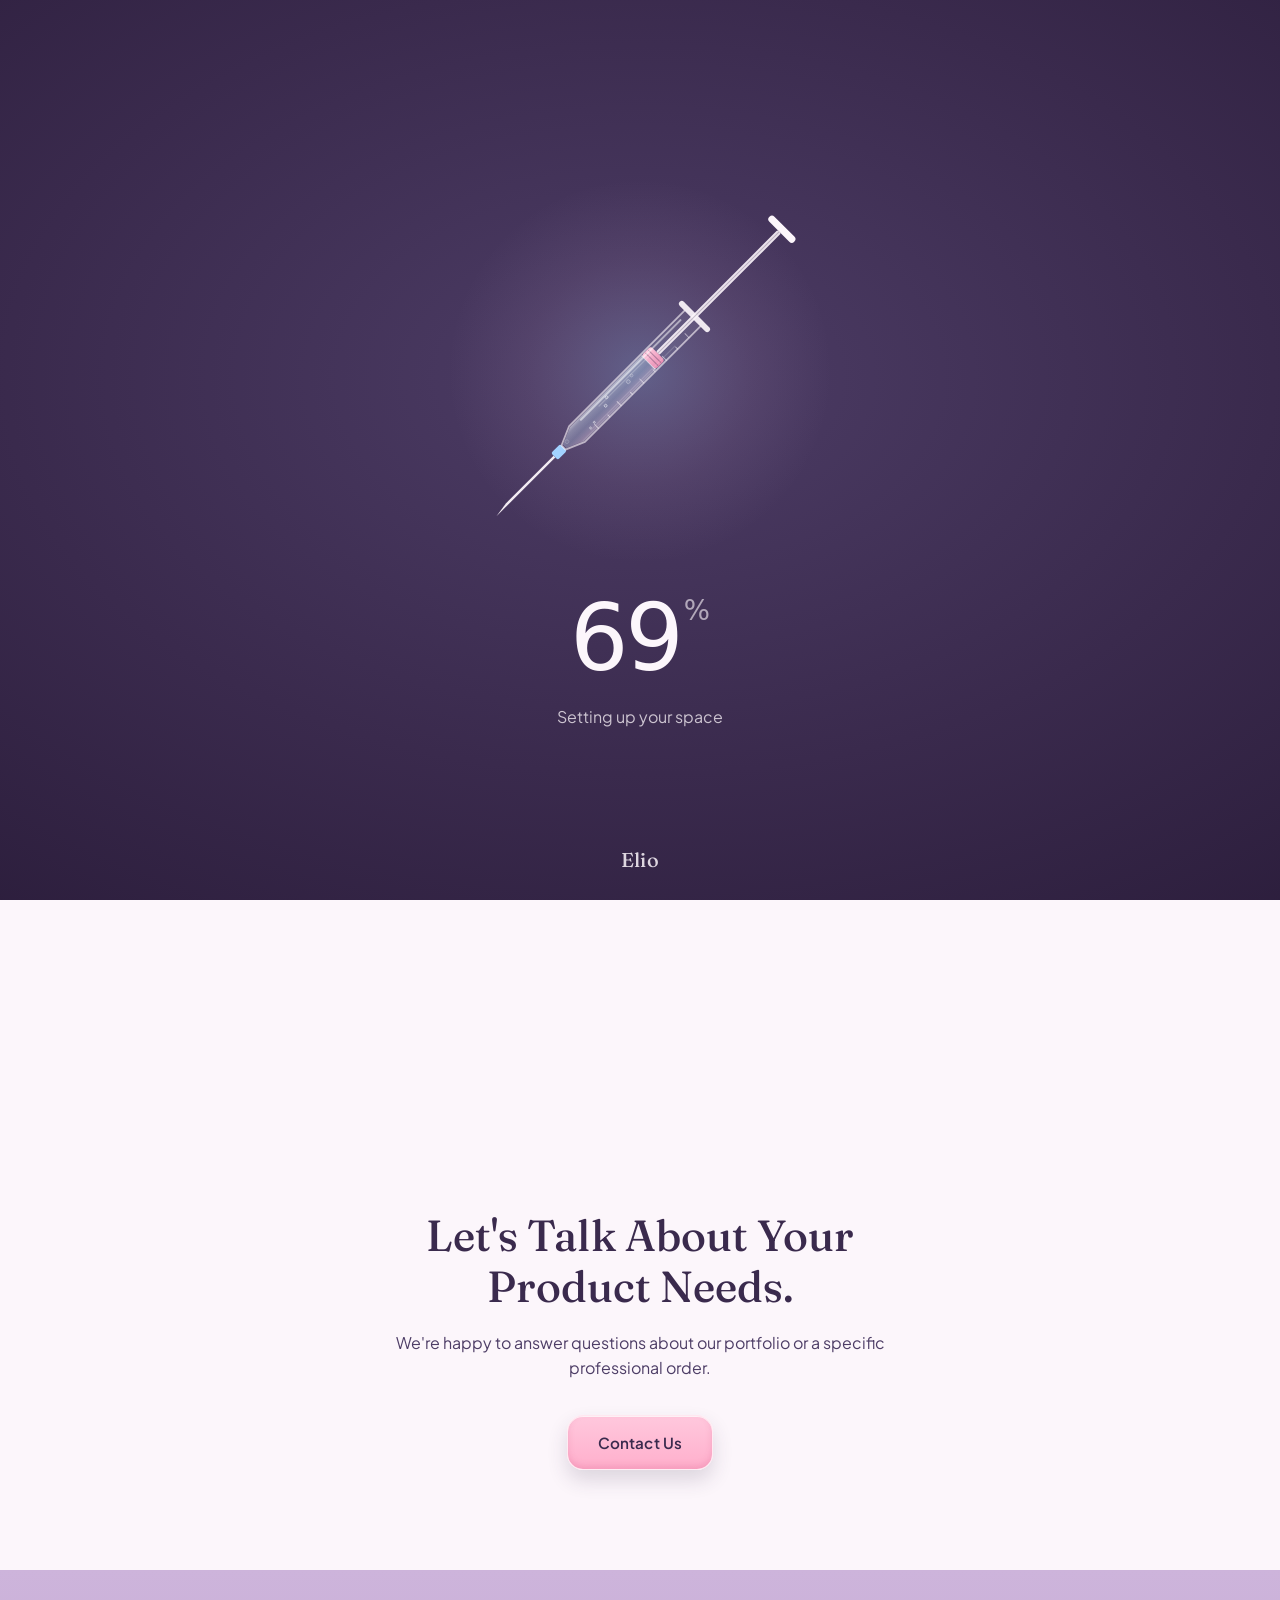
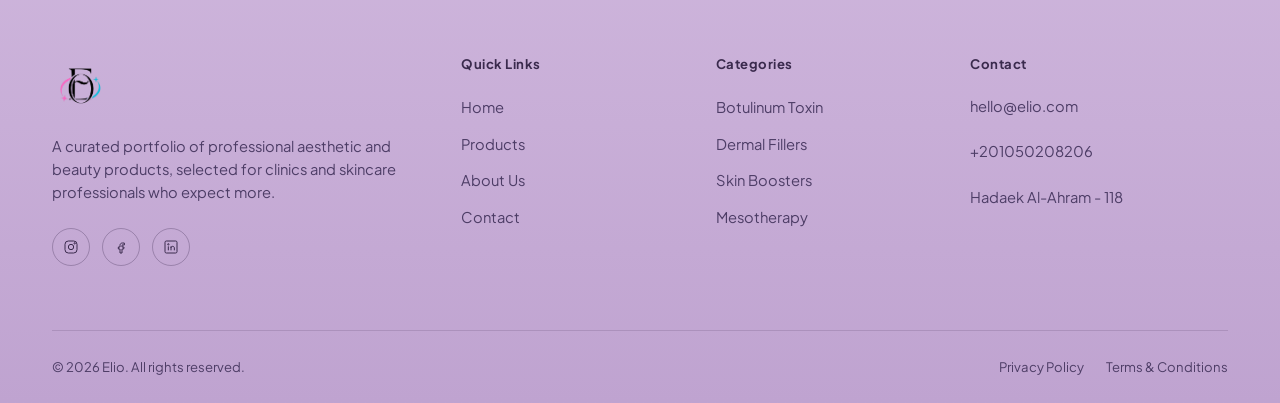
==== about.html @ 337dfe8a "Add files via upload" ====
<!DOCTYPE html>
<html lang="en">
<head>
<meta charset="UTF-8">
<meta name="viewport" content="width=device-width, initial-scale=1.0">
<title data-i18n="about_us_elio">About Us — Elio</title>
<meta name="description" content="Learn about Elio's mission, values and approach to curating professional aesthetic products." data-i18n-content="learn_about_elio_s_mission_values">
<link rel="icon" type="image/png" href="img/logo.png">
<!-- First-visit loader (must stay before the stylesheets) -->
<!-- Language engine (must stay first: sets lang/dir before anything paints) -->
<script src="js/i18n.js"></script>
<script src="js/i18n-strings.js"></script>
<script src="js/loader.js"></script>
<link rel="stylesheet" href="css/style.css">
<link rel="stylesheet" href="css/responsive.css">
<link rel="stylesheet" href="css/rtl.css">
</head>
<body>

<header class="site-header">
  <div class="container site-header__inner">
    <a href="index.html" class="brand-mark brand-mark--logo" aria-label="Elio"><img src="img/logo.png" alt="Elio" class="brand-logo"><span class="brand-mark__text js-brand-name">Elio</span></a>
    <nav class="main-nav" aria-label="Primary" data-i18n-aria-label="primary">
      <div class="nav-item"><a href="index.html" data-i18n="home">Home</a></div>
      <div class="nav-item"><a href="products.html" data-i18n="products">Products</a></div>
      <div class="nav-item nav-item--categories">
        <a href="products.html" data-i18n="categories">Categories</a>
        <div class="mega-menu js-nav-categories" aria-label="Categories" data-i18n-aria-label="categories"></div>
      </div>
      <div class="nav-item"><a href="about.html" data-i18n="about_us">About Us</a></div>
      <div class="nav-item"><a href="contact.html" data-i18n="contact">Contact</a></div>
    </nav>
    <div class="nav-actions">
      <button type="button" class="lang-toggle" data-lang-toggle aria-label="Switch language to Arabic" title="العربية"><span class="lang-toggle__text">عربي</span></button>
      <button class="icon-btn js-open-search" aria-label="Search products" data-i18n-aria-label="search_products">
        <svg viewBox="0 0 24 24" fill="none" stroke="currentColor" stroke-width="1.6"><circle cx="11" cy="11" r="7"/><line x1="21" y1="21" x2="16.65" y2="16.65"/></svg>
      </button>
      <a href="cart.html" class="icon-btn" aria-label="View cart" data-i18n-aria-label="view_cart">
        <svg viewBox="0 0 24 24" fill="none" stroke="currentColor" stroke-width="1.6"><circle cx="9" cy="21" r="1.3"/><circle cx="18" cy="21" r="1.3"/><path d="M2.5 3h2.4l2.3 12.4a2 2 0 002 1.6h8.6a2 2 0 002-1.6L21 7H6"/></svg>
        <span class="cart-count js-cart-count">0</span>
      </a>
      <button class="nav-toggle" aria-label="Open menu" aria-expanded="false" data-i18n-aria-label="open_menu"><span></span><span></span><span></span></button>
    </div>
  </div>
</header>

<nav class="mobile-nav" aria-label="Mobile" data-i18n-aria-label="mobile">
  <a href="index.html" data-i18n="home">Home</a>
  <a href="products.html" data-i18n="products">Products</a>
  <a href="about.html" data-i18n="about_us">About Us</a>
  <a href="contact.html" data-i18n="contact">Contact</a>
  <div class="mobile-nav__categories js-nav-categories"></div>
</nav>

<!-- ============================= ABOUT HERO ============================= -->
<section class="about-hero">
  <div class="container">
    <div class="breadcrumbs"><a href="index.html" data-i18n="home">Home</a><span>/</span><span data-i18n="about_us">About Us</span></div>
    <h1 data-i18n="a_supply_partner_shaped_by_the">A supply partner shaped by the professional's workflow.</h1>
    <p class="js-brand-desc">A curated portfolio of professional aesthetic and beauty products, selected for clinics and skincare professionals who expect more.</p>
  </div>
</section>

<!-- ============================= COMPANY STORY ============================= -->
<section class="section">
  <div class="container split split--reverse">
    <div class="split__media">
      <img src="https://i.pinimg.com/736x/d4/83/d2/d483d286b10d1344dd2654b3d8a6bd55.jpg" alt="Elio product curation process" loading="lazy" width="900" height="450" data-i18n-alt="elio_product_curation_process">
    </div>
    <div class="split__body">
      <div class="split__eyebrow-line"></div>
      <h2 data-i18n="our_story">Our Story</h2>
      <p data-i18n="elio_began_with_a_simple_observation">Elio began with a simple observation: aesthetic professionals were choosing between suppliers built for luxury retail or clinical distribution, but rarely both. We built a single portfolio — dermal fillers, injectables, skin boosters, professional skincare, beauty tools and aesthetic equipment — organized around how a clinic actually works.</p>
    </div>
  </div>
</section>

<!-- ============================= CONTACT CTA ============================= -->
<section class="contact-cta">
  <div class="container">
    <h2 data-i18n="let_s_talk_about_your_product">Let's Talk About Your Product Needs.</h2>
    <p data-i18n="we_re_happy_to_answer_questions">We're happy to answer questions about our portfolio or a specific professional order.</p>
    <a href="contact.html" class="btn btn--primary" data-i18n="contact_us">Contact Us</a>
  </div>
</section>

<footer class="site-footer">
  <div class="container">
    <div class="footer-grid">
      <div class="footer-brand">
        <span class="brand-mark brand-mark--logo footer-logo"><img src="img/logo.png" alt="Elio" class="brand-logo brand-logo--footer"></span>
        <p class="js-brand-desc"></p>
        <div class="footer-social">
          <a href="https://www.instagram.com/elio.cosmetics" class="js-social-instagram" aria-label="Instagram"><svg viewBox="0 0 24 24" fill="none" stroke="currentColor" stroke-width="1.5"><rect x="3" y="3" width="18" height="18" rx="5"/><circle cx="12" cy="12" r="4"/><circle cx="17.5" cy="6.5" r="1"/></svg></a>
          <a href="https://www.facebook.com/elio.cosmetic/" class="js-social-facebook" aria-label="Facebook"><svg viewBox="0 0 24 24" fill="none" stroke="currentColor" stroke-width="1.5"><path d="M14 9h3V6h-3c-2 0-3.5 1.5-3.5 3.5V12H8v3h2.5v6h3v-6H16l.5-3h-3V9.8c0-.5.3-.8.8-.8z"/></svg></a>
          <a href="#" class="js-social-linkedin" aria-label="LinkedIn"><svg viewBox="0 0 24 24" fill="none" stroke="currentColor" stroke-width="1.5"><rect x="3" y="3" width="18" height="18" rx="2"/><circle cx="8" cy="8" r="1"/><path d="M8 11v6M12 11v6M12 13.5c0-1.5 1-2.5 2.5-2.5s2.5 1 2.5 2.5V17"/></svg></a>
        </div>
      </div>
      <div class="footer-col">
        <h4 data-i18n="quick_links">Quick Links</h4>
        <ul>
          <li><a href="index.html" data-i18n="home">Home</a></li>
          <li><a href="products.html" data-i18n="products">Products</a></li>
          <li><a href="about.html" data-i18n="about_us">About Us</a></li>
          <li><a href="contact.html" data-i18n="contact">Contact</a></li>
        </ul>
      </div>
      <div class="footer-col">
        <h4 data-i18n="categories">Categories</h4>
        <ul class="js-footer-categories"></ul>
      </div>
      <div class="footer-col">
        <h4 data-i18n="contact">Contact</h4>
        <address>
          <a class="js-contact-email" href="#"></a><br><br>
          <a class="js-contact-phone" href="#"></a><br><br>
          <span class="js-contact-location"></span>
        </address>
      </div>
    </div>
    <div class="footer-bottom">
      <span>&copy; <span class="js-year"></span> <span class="js-brand-name">Elio</span>. <span data-i18n="all_rights_reserved">All rights reserved.</span></span>
      <div class="footer-bottom__links">
        <a href="privacy.html" data-i18n="privacy_policy">Privacy Policy</a>
        <a href="terms.html" data-i18n="terms_conditions">Terms &amp; Conditions</a>
      </div>
    </div>
  </div>
</footer>

<button class="back-to-top" aria-label="Back to top" data-i18n-aria-label="back_to_top">
  <svg viewBox="0 0 24 24" fill="none" stroke="currentColor" stroke-width="2"><path d="M12 19V5M5 12l7-7 7 7"/></svg>
</button>

<div class="search-overlay" id="search-overlay" aria-hidden="true">
  <div class="search-overlay__panel">
    <div class="search-overlay__top">
      <form class="search-overlay__form" id="search-overlay-form">
        <input type="text" id="search-overlay-input" placeholder="Search products, brands, categories…" autocomplete="off" data-i18n-placeholder="search_products_brands_categories">
        <button type="button" class="search-overlay__clear" id="search-overlay-clear" aria-label="Clear search" data-i18n-aria-label="clear_search">&times;</button>
      </form>
      <button class="search-overlay__close" id="search-overlay-close" aria-label="Close search" data-i18n-aria-label="close_search">&times;</button>
    </div>
    <p class="search-overlay__count" id="search-overlay-count" data-i18n="start_typing_to_search_products_brands">Start typing to search products, brands and categories.</p>
    <div class="search-overlay__results" id="search-overlay-results"></div>
  </div>
</div>

<script src="js/config.js"></script>
<script src="js/prices.js"></script>
<script src="js/products.js"></script>
<script src="js/products-ar.js"></script>
<script src="js/app.js"></script>
<script src="js/search.js"></script>
</body>
</html>
---- css/style.css ----
/* =========================================================================
   Elio— CORE STYLESHEET
   Design tokens + component styles. Breakpoint overrides live in
   responsive.css so this file stays the single source of visual truth.
   ========================================================================= */

@import url('https://fonts.googleapis.com/css2?family=Fraunces:ital,opsz,wght@0,9..144,340;0,9..144,480;0,9..144,560;1,9..144,420&family=Plus+Jakarta+Sans:wght@400;500;600;700&display=swap');

/* ---------------------------------------------------------------------
   TOKENS
   --------------------------------------------------------------------- */
:root {
  /* Palette */
  /* Pastel Dreamland Adventure — the 5 core colours */
  --lavender:  #CDB4DB;
  --pink-soft: #FFC8DD;
  --pink:      #FFAFCC;
  --sky-soft:  #BDE0FE;
  --sky:       #A2D2FF;

  /* Semantic roles (same names as before, so the rest of the CSS keeps working) */
  --ivory: #FCF6FB;         /* page background — a whisper of pink */
  --white: #FFFFFF;
  --charcoal: #3A2A4D;      /* deep plum — main text (readable on every pastel) */
  --charcoal-soft: #4D3D66; /* secondary text */
  --taupe: #A2D2FF;         /* secondary accent — sky blue */
  --taupe-line: #E4D3EE;    /* hairlines / borders */
  --accent: #FFAFCC;        /* primary accent — pink (fills, lines, badges) */
  --accent-dark: #9C2A5E;   /* deep pink — for accent TEXT / hover text (contrast) */
  --accent-tint: #FFE4EE;   /* soft pink wash */

  /* Type */
  --font-display: 'Fraunces', 'Georgia', serif;
  --font-body: 'Plus Jakarta Sans', -apple-system, BlinkMacSystemFont, sans-serif;

  /* Layout */
  --container: 1240px;
  --gutter: 32px;
  --radius-s: 3px;
  --radius-m: 6px;
  --header-h: 84px;

  /* Carved / glass surfaces */
  --radius-btn: 16px;
  --radius-card: 20px;
  --glass-blur: 14px;
  --carve-light: rgba(255,255,255,0.55);
  --carve-shadow: rgba(58,42,77,0.35);

  /* Motion */
  --ease: cubic-bezier(.4, 0, .2, 1);
}

/* ---------------------------------------------------------------------
   RESET / BASE
   --------------------------------------------------------------------- */
*, *::before, *::after { box-sizing: border-box; }
html { scroll-behavior: smooth; }
body {
  margin: 0;
  font-family: var(--font-body);
  color: var(--charcoal);
  background: var(--ivory);
  -webkit-font-smoothing: antialiased;
  line-height: 1.55;
}
body.no-scroll { overflow: hidden; }

img { max-width: 100%; display: block; }
a { color: inherit; text-decoration: none; }
button { font-family: inherit; cursor: pointer; }
ul { list-style: none; margin: 0; padding: 0; }
h1, h2, h3, h4, p { margin: 0; }
input, select, textarea, button { font-size: 1rem; }

:focus-visible {
  outline: 2px solid var(--accent-dark);
  outline-offset: 2px;
}

@media (prefers-reduced-motion: reduce) {
  *, *::before, *::after { animation-duration: 0.01ms !important; transition-duration: 0.01ms !important; scroll-behavior: auto !important; }
}

.container {
  max-width: var(--container);
  margin: 0 auto;
  padding: 0 var(--gutter);
}

.section {
  padding: 112px 0;
}
.section--tight { padding: 72px 0; }
.section--charcoal { background: linear-gradient(135deg, var(--lavender) 0%, var(--sky-soft) 100%); color: var(--charcoal); }
.section--taupe { background: var(--accent-tint); }

.section__head {
  max-width: 640px;
  margin-bottom: 56px;
}
.section__eyebrow-line {
  width: 44px;
  height: 2px;
  background: var(--accent);
  margin-bottom: 20px;
}
.section--charcoal .section__eyebrow-line { background: var(--charcoal); }
.section__head h2 {
  font-family: var(--font-display);
  font-weight: 480;
  font-size: clamp(2rem, 2.6vw, 2.9rem);
  letter-spacing: -0.01em;
  line-height: 1.15;
}
.section__head p {
  margin-top: 16px;
  font-size: 1.05rem;
  color: var(--charcoal-soft);
  max-width: 52ch;
}
.section--charcoal .section__head p { color: var(--charcoal-soft); }

.section__head-row {
  display: flex;
  justify-content: space-between;
  align-items: flex-end;
  gap: 24px;
  flex-wrap: wrap;
}

/* ---------------------------------------------------------------------
   BUTTONS
   --------------------------------------------------------------------- */
.btn {
  display: inline-flex;
  align-items: center;
  justify-content: center;
  gap: 10px;
  padding: 15px 30px;
  font-size: 0.95rem;
  font-weight: 600;
  letter-spacing: 0.01em;
  border-radius: var(--radius-btn);
  border: 1px solid transparent;
  backdrop-filter: blur(var(--glass-blur));
  -webkit-backdrop-filter: blur(var(--glass-blur));
  transition: background var(--ease) .2s, color var(--ease) .2s, border-color var(--ease) .2s, transform var(--ease) .2s, box-shadow var(--ease) .2s;
  white-space: nowrap;
}
.btn--primary {
  background: linear-gradient(180deg, var(--pink-soft), var(--pink));
  color: var(--charcoal);
  border-color: rgba(255,255,255,0.7);
  box-shadow:
    inset 0 1px 0 rgba(255,255,255,0.75),
    inset 0 -3px 6px rgba(214,90,140,0.25),
    0 10px 20px rgba(58,42,77,0.16);
}
.btn--primary:hover {
  background: linear-gradient(180deg, var(--sky-soft), var(--sky));
  box-shadow:
    inset 0 1px 0 rgba(255,255,255,0.8),
    inset 0 -3px 8px rgba(70,120,190,0.28),
    0 12px 24px rgba(58,42,77,0.18);
}
.btn--outline {
  background: rgba(255,255,255,0.35);
  color: var(--charcoal);
  border-color: rgba(255,255,255,0.55);
  box-shadow:
    inset 0 1px 0 rgba(255,255,255,0.7),
    inset 0 -2px 6px rgba(214,90,140,0.08),
    0 8px 16px rgba(58,42,77,0.1);
}
.btn--outline:hover {
  background: var(--lavender);
  color: var(--charcoal);
  box-shadow:
    inset 0 1px 0 rgba(255,255,255,0.55),
    inset 0 -3px 7px rgba(120,80,150,0.22),
    0 10px 20px rgba(58,42,77,0.16);
}
.section--charcoal .btn--outline {
  color: var(--charcoal);
  border-color: rgba(58,42,77,0.3);
  background: rgba(255,255,255,0.4);
  box-shadow:
    inset 0 1px 0 rgba(255,255,255,0.7),
    inset 0 -2px 6px rgba(120,80,150,0.12),
    0 8px 16px rgba(58,42,77,0.12);
}
.section--charcoal .btn--outline:hover { background: var(--white); color: var(--charcoal); box-shadow: inset 0 1px 0 rgba(255,255,255,0.8), 0 8px 16px rgba(58,42,77,0.16); }
.btn--small { padding: 8px 14px; font-size: 0.8rem; width: 100%; border-radius: 12px; }
.btn--block { width: 100%; }
.btn:active {
  transform: translateY(1px);
  box-shadow:
    inset 0 2px 6px rgba(58,42,77,0.25),
    inset 0 -1px 0 rgba(255,255,255,0.3);
}

/* ---------------------------------------------------------------------
   HEADER / NAVIGATION
   --------------------------------------------------------------------- */
.site-header {
  position: sticky;
  top: 0;
  z-index: 500;
  background: rgba(252, 246, 251, 0.92);
  backdrop-filter: blur(10px);
  border-bottom: 1px solid transparent;
  transition: border-color .25s var(--ease), box-shadow .25s var(--ease);
}
.site-header.is-scrolled {
  border-bottom-color: var(--taupe-line);
  box-shadow: 0 8px 24px rgba(58,42,77, 0.04);
}
.site-header__inner {
  height: var(--header-h);
  display: flex;
  align-items: center;
  justify-content: space-between;
  gap: 24px;
}

.brand-mark {
  font-family: var(--font-display);
  font-size: 1.5rem;
  font-weight: 480;
  letter-spacing: 0.02em;
}

.brand-mark--logo {
  display: inline-flex;
  align-items: center;
  gap: 10px;
}
.brand-logo {
  display: block;
  height: 44px;
  width: auto;
}
.brand-logo--footer {
  height: 56px;
}
.brand-mark__text {
  font-family: var(--font-display);
  font-size: 1.5rem;
  font-weight: 480;
  letter-spacing: 0.02em;
  color: var(--charcoal);
}

.main-nav {
  display: flex;
  align-items: center;
  gap: 4px;
}
.nav-item { position: relative; }
.nav-item > a {
  display: inline-block;
  padding: 10px 16px;
  font-size: 0.95rem;
  font-weight: 500;
  color: var(--charcoal-soft);
  transition: color .2s var(--ease);
}
.nav-item > a:hover { color: var(--accent-dark); }

.nav-actions {
  display: flex;
  align-items: center;
  gap: 6px;
}
.icon-btn {
  position: relative;
  width: 44px;
  height: 44px;
  display: flex;
  align-items: center;
  justify-content: center;
  border-radius: 50%;
  background: rgba(255,255,255,0.4);
  backdrop-filter: blur(var(--glass-blur));
  -webkit-backdrop-filter: blur(var(--glass-blur));
  border: 1px solid rgba(255,255,255,0.55);
  color: var(--charcoal);
  box-shadow:
    inset 0 1px 0 rgba(255,255,255,0.7),
    inset 0 -2px 5px rgba(214,90,140,0.08),
    0 6px 14px rgba(58,42,77,0.1);
  transition: background .2s var(--ease), box-shadow .2s var(--ease), transform .15s var(--ease);
}
.icon-btn:hover {
  background: var(--pink);
  color: var(--charcoal);
  box-shadow:
    inset 0 1px 0 rgba(255,255,255,0.6),
    inset 0 -3px 7px rgba(214,90,140,0.25),
    0 8px 18px rgba(58,42,77,0.16);
}
.icon-btn:active { transform: translateY(1px); }
.icon-btn svg { width: 20px; height: 20px; }
.cart-count {
  position: absolute;
  top: 4px;
  right: 4px;
  min-width: 16px;
  height: 16px;
  padding: 0 3px;
  border-radius: 50%;
  background: var(--accent);
  color: var(--charcoal);
  font-size: 0.62rem;
  font-weight: 700;
  display: none;
  align-items: center;
  justify-content: center;
  line-height: 1;
}
.cart-count.is-visible { display: flex; }

.nav-toggle {
  display: none;
  width: 42px;
  height: 42px;
  border: none;
  background: transparent;
  flex-direction: column;
  justify-content: center;
  align-items: center;
  gap: 5px;
}
.nav-toggle span {
  width: 22px;
  height: 2px;
  background: var(--charcoal);
  transition: transform .2s var(--ease), opacity .2s var(--ease);
}

/* Mega menu */
.mega-menu {
  position: absolute;
  top: calc(100% + 14px);
  left: 50%;
  transform: translateX(-50%) translateY(6px);
  width: 640px;
  background: rgba(255,255,255,0.7);
  backdrop-filter: blur(var(--glass-blur));
  -webkit-backdrop-filter: blur(var(--glass-blur));
  border: 1px solid rgba(255,255,255,0.7);
  border-radius: var(--radius-card);
  box-shadow:
    inset 0 1px 0 rgba(255,255,255,0.8),
    inset 0 -6px 14px rgba(214,90,140,0.05),
    0 24px 48px rgba(58,42,77,0.14);
  padding: 28px;
  display: grid;
  grid-template-columns: repeat(2, 1fr);
  gap: 6px;
  opacity: 0;
  visibility: hidden;
  transition: opacity .2s var(--ease), transform .2s var(--ease), visibility .2s;
}
.nav-item--categories.is-open .mega-menu {
  opacity: 1;
  visibility: visible;
  transform: translateX(-50%) translateY(0);
}
.mega-menu__link {
  padding: 12px 14px;
  border-radius: var(--radius-s);
  font-size: 0.94rem;
  color: var(--charcoal-soft);
  transition: background .2s var(--ease), color .2s var(--ease);
}
.mega-menu__link:hover { background: var(--accent-tint); color: var(--accent-dark); }

/* Mobile nav */
.mobile-nav {
  position: fixed;
  inset: 0;
  top: var(--header-h);
  background: var(--ivory);
  z-index: 400;
  transform: translateX(100%);
  transition: transform .3s var(--ease);
  overflow-y: auto;
  padding: 24px var(--gutter) 40px;
}
.mobile-nav.is-open { transform: translateX(0); }
.mobile-nav a {
  display: block;
  padding: 16px 4px;
  font-size: 1.15rem;
  font-family: var(--font-display);
  border-bottom: 1px solid var(--taupe-line);
}
.mobile-nav__categories {
  margin-top: 8px;
  padding-left: 12px;
}
.mobile-nav__categories a {
  font-family: var(--font-body);
  font-size: 0.98rem;
  font-weight: 500;
  padding: 12px 4px;
  border-bottom: none;
  color: var(--charcoal-soft);
}

/* ---------------------------------------------------------------------
   HERO
   --------------------------------------------------------------------- */
.hero {
  position: relative;
  min-height: 92vh;
  display: flex;
  align-items: flex-end;
  color: var(--ivory);
  overflow: hidden;
}
.hero__media {
  position: absolute;
  inset: 0;
  z-index: 0;
}
.hero__media img {
  width: 100%;
  height: 100%;
  object-fit: cover;
  filter: grayscale(22%) sepia(6%) saturate(96%);
}
.hero__scrim {
  position: absolute;
  inset: 0;
  background: linear-gradient(180deg, rgba(58,42,77,0.20) 0%, rgba(58,42,77,0.15) 40%, rgba(58,42,77,0.86) 100%);
}
.hero__content {
  position: relative;
  z-index: 1;
  padding-bottom: 88px;
  max-width: 760px;
}
.hero__eyebrow {
  font-size: 0.9rem;
  letter-spacing: 0.02em;
  color: var(--taupe);
  margin-bottom: 22px;
}
.hero__title {
  font-family: var(--font-display);
  font-weight: 480;
  font-size: clamp(2.6rem, 5.4vw, 4.6rem);
  line-height: 1.06;
  letter-spacing: -0.01em;
}
.hero__desc {
  margin-top: 26px;
  font-size: 1.12rem;
  max-width: 46ch;
  color: #F6EDFA;
}
.hero__actions {
  margin-top: 40px;
  display: flex;
  gap: 16px;
  flex-wrap: wrap;
}
.hero__actions .btn--outline { border-color: rgba(252,246,251,0.55); color: var(--ivory); }
.hero__actions .btn--outline:hover { background: var(--ivory); color: var(--charcoal); }

/* ---------------------------------------------------------------------
   PRODUCT GRID + CARDS
   --------------------------------------------------------------------- */
.product-grid {
  display: grid;
  grid-template-columns: repeat(auto-fill, minmax(200px, 1fr));
  gap: 20px;
}

/* Single scrollable row (used for Best Sellers) */
.product-row {
  display: flex;
  flex-wrap: nowrap;
  overflow-x: auto;
  gap: 18px;
  padding-bottom: 10px;
  scroll-snap-type: x mandatory;
  scrollbar-width: thin;
  scrollbar-color: var(--taupe-line) transparent;
}
.product-row .product-card {
  flex: 0 0 220px;
  scroll-snap-align: start;
}
.product-card {
  background: rgba(255,255,255,0.55);
  backdrop-filter: blur(var(--glass-blur));
  -webkit-backdrop-filter: blur(var(--glass-blur));
  border: 1px solid rgba(255,255,255,0.6);
  border-radius: var(--radius-card);
  overflow: hidden;
  display: flex;
  flex-direction: column;
  box-shadow:
    inset 0 1px 0 rgba(255,255,255,0.7),
    inset 0 -8px 18px rgba(214,90,140,0.05),
    0 16px 32px rgba(58,42,77,0.08);
  transition: box-shadow .25s var(--ease), transform .25s var(--ease);
}
.product-card:hover {
  box-shadow:
    inset 0 1px 0 rgba(255,255,255,0.8),
    inset 0 -10px 22px rgba(214,90,140,0.07),
    0 24px 44px rgba(58,42,77,0.14);
  transform: translateY(-3px);
}
.product-card.is-revealing { animation: cardReveal .5s var(--ease); }
@keyframes cardReveal {
  from { opacity: 0; transform: translateY(10px); }
  to { opacity: 1; transform: translateY(0); }
}
.product-card__media {
  position: relative;
  aspect-ratio: 4 / 5;
  background: var(--accent-tint);
  overflow: hidden;
}
.product-card__media img {
  width: 100%; height: 100%; object-fit: cover;
  filter: grayscale(12%) sepia(3%);
  transition: transform .5s var(--ease);
}
.product-card:hover .product-card__media img { transform: scale(1.045); }
.product-badge {
  position: absolute;
  top: 12px;
  left: 12px;
  padding: 6px 11px;
  font-size: 0.7rem;
  font-weight: 700;
  letter-spacing: 0.03em;
  border-radius: 2px;
  background: var(--lavender);
  color: var(--charcoal);
}
.product-badge--featured { background: var(--accent); }
.cart-btn {
  position: absolute;
  top: 10px;
  right: 10px;
  width: 36px;
  height: 36px;
  border-radius: 50%;
  border: 1px solid rgba(255,255,255,0.6);
  background: rgba(255,255,255,0.55);
  backdrop-filter: blur(var(--glass-blur));
  -webkit-backdrop-filter: blur(var(--glass-blur));
  box-shadow:
    inset 0 1px 0 rgba(255,255,255,0.75),
    inset 0 -2px 4px rgba(214,90,140,0.1),
    0 6px 12px rgba(58,42,77,0.15);
  display: flex;
  align-items: center;
  justify-content: center;
  color: var(--charcoal);
  transition: background .2s var(--ease), color .2s var(--ease), transform .15s var(--ease), box-shadow .2s var(--ease);
}
.cart-btn svg { fill: none; stroke: currentColor; stroke-width: 1.6; }
.cart-btn:hover { transform: scale(1.06); }
.cart-btn.is-active { color: var(--accent-dark); }
.cart-btn.is-active svg { fill: rgba(255,175,204,0.65); }

.product-card__body {
  padding: 14px 14px 16px;
  display: flex;
  flex-direction: column;
  gap: 6px;
  flex: 1;
}
.product-card__eyebrow {
  font-size: 0.68rem;
  color: var(--charcoal-soft);
  text-transform: uppercase;
  letter-spacing: 0.04em;
}
.product-card__title {
  font-family: var(--font-display);
  font-size: 0.96rem;
  font-weight: 480;
  line-height: 1.28;
}
.product-card__view { margin-top: auto; }

.empty-state {
  grid-column: 1 / -1;
  text-align: center;
  padding: 80px 20px;
  background: rgba(255,255,255,0.4);
  backdrop-filter: blur(var(--glass-blur));
  -webkit-backdrop-filter: blur(var(--glass-blur));
  border: 1px dashed rgba(162,210,255,0.95);
  border-radius: var(--radius-card);
  box-shadow: inset 0 2px 8px rgba(58,42,77,0.06);
}
.empty-state__title {
  font-family: var(--font-display);
  font-size: 1.4rem;
}
.empty-state__body {
  margin-top: 10px;
  color: var(--charcoal-soft);
}

/* ---------------------------------------------------------------------
   WHY CHOOSE US
   --------------------------------------------------------------------- */
.value-grid {
  display: grid;
  grid-template-columns: repeat(4, 1fr);
  gap: 1px;
  background: rgba(58,42,77,0.16);
  border-top: 1px solid rgba(58,42,77,0.16);
  border-bottom: 1px solid rgba(58,42,77,0.16);
}
.value-item {
  background: var(--ivory);
  padding: 40px 32px;
}
.value-item__icon {
  width: 40px; height: 40px;
  margin-bottom: 22px;
  color: var(--accent-dark);
}
.value-item h3 {
  font-family: var(--font-display);
  font-size: 1.15rem;
  font-weight: 480;
  margin-bottom: 10px;
}
.value-item p {
  font-size: 0.92rem;
  color: var(--charcoal-soft);
}

/* ---------------------------------------------------------------------
   SPLIT LAYOUT (used on About Us)
   --------------------------------------------------------------------- */
.split {
  display: grid;
  grid-template-columns: 0.9fr 1.1fr;
  gap: 64px;
  align-items: center;
}
.split--reverse { grid-template-columns: 1.1fr 0.9fr; }
.split--reverse .split__media { order: 2; }
.split__media img {
  width: 100%;
  aspect-ratio: 4/5;
  object-fit: cover;
  border-radius: var(--radius-m);
  filter: grayscale(15%) sepia(4%);
}
.split__eyebrow-line { width: 44px; height: 2px; background: var(--accent); margin-bottom: 20px; }
.split__body h2 {
  font-family: var(--font-display);
  font-weight: 480;
  font-size: clamp(1.9rem, 2.4vw, 2.6rem);
  line-height: 1.16;
}
.split__body p {
  margin-top: 20px;
  color: var(--charcoal-soft);
  max-width: 50ch;
}
.split__body .btn { margin-top: 30px; }

/* ---------------------------------------------------------------------
   CONTACT CTA (homepage band)
   --------------------------------------------------------------------- */
.contact-cta {
  text-align: center;
  padding: 100px 0;
}
.contact-cta h2 {
  font-family: var(--font-display);
  font-weight: 480;
  font-size: clamp(2rem, 3.4vw, 3.1rem);
  max-width: 16ch;
  margin: 0 auto;
  line-height: 1.16;
}
.contact-cta p {
  margin: 20px auto 0;
  max-width: 46ch;
  color: var(--charcoal-soft);
}
.contact-cta .btn { margin-top: 34px; }

/* ---------------------------------------------------------------------
   FOOTER
   --------------------------------------------------------------------- */
.site-footer {
  background: linear-gradient(180deg, var(--lavender) 0%, #BFA3D0 100%);
  color: var(--charcoal);
  padding: 84px 0 0;
}
.footer-grid {
  display: grid;
  grid-template-columns: 1.4fr 0.8fr 0.8fr 1fr;
  gap: 48px;
  padding-bottom: 64px;
  border-bottom: 1px solid rgba(58,42,77,0.16);
}
.footer-brand .brand-mark { color: var(--charcoal); }
.footer-brand p {
  margin-top: 18px;
  max-width: 34ch;
  font-size: 0.92rem;
  color: var(--charcoal-soft);
}
.footer-social {
  display: flex;
  gap: 12px;
  margin-top: 24px;
}
.footer-social a {
  width: 38px; height: 38px;
  border: 1px solid rgba(58,42,77,0.3);
  border-radius: 50%;
  display: flex; align-items: center; justify-content: center;
  transition: background .2s var(--ease), border-color .2s var(--ease);
}
.footer-social a:hover { background: var(--accent); border-color: var(--accent); }
.footer-social svg { width: 16px; height: 16px; }

.footer-col h4 {
  font-size: 0.82rem;
  letter-spacing: 0.04em;
  color: var(--charcoal);
  margin-bottom: 20px;
}
.footer-col ul li { margin-bottom: 12px; }
.footer-col a { font-size: 0.92rem; color: var(--charcoal-soft); transition: color .2s var(--ease); }
.footer-col a:hover { color: var(--charcoal); text-decoration: underline; text-underline-offset: 3px; }
.footer-col address { font-style: normal; font-size: 0.92rem; color: var(--charcoal-soft); }

.footer-bottom {
  display: flex;
  justify-content: space-between;
  align-items: center;
  padding: 26px 0;
  font-size: 0.82rem;
  color: var(--charcoal-soft);
  flex-wrap: wrap;
  gap: 12px;
}
.footer-bottom__links { display: flex; gap: 22px; }

/* ---------------------------------------------------------------------
   BACK TO TOP
   --------------------------------------------------------------------- */
.back-to-top {
  position: fixed;
  right: 24px;
  bottom: 24px;
  width: 50px;
  height: 50px;
  border-radius: 50%;
  background: linear-gradient(180deg, var(--pink-soft), var(--pink));
  backdrop-filter: blur(var(--glass-blur));
  -webkit-backdrop-filter: blur(var(--glass-blur));
  color: var(--charcoal);
  border: 1px solid rgba(255,255,255,0.7);
  box-shadow:
    inset 0 1px 0 rgba(255,255,255,0.75),
    inset 0 -3px 6px rgba(214,90,140,0.25),
    0 10px 20px rgba(58,42,77,0.2);
  display: flex;
  align-items: center;
  justify-content: center;
  opacity: 0;
  visibility: hidden;
  transform: translateY(10px);
  transition: opacity .25s var(--ease), transform .25s var(--ease), visibility .25s, box-shadow .2s var(--ease);
  z-index: 300;
}
.back-to-top:active { transform: translateY(11px); }
.back-to-top.is-visible { opacity: 1; visibility: visible; transform: translateY(0); }
.back-to-top svg { width: 18px; height: 18px; }

/* ---------------------------------------------------------------------
   PAGE HEADER (interior pages)
   --------------------------------------------------------------------- */
.page-header {
  padding: 64px 0 48px;
  border-bottom: 1px solid var(--taupe-line);
}
.breadcrumbs {
  display: flex;
  gap: 8px;
  font-size: 0.85rem;
  color: var(--charcoal-soft);
  margin-bottom: 18px;
}
.breadcrumbs a { color: var(--charcoal-soft); }
.breadcrumbs a:hover { color: var(--accent-dark); }
.page-header h1 {
  font-family: var(--font-display);
  font-weight: 480;
  font-size: clamp(2.2rem, 3.4vw, 3.2rem);
}
.page-header p { margin-top: 14px; max-width: 60ch; color: var(--charcoal-soft); }

/* ---------------------------------------------------------------------
   PRODUCTS PAGE LAYOUT
   --------------------------------------------------------------------- */
.catalog {
  display: grid;
  grid-template-columns: 260px 1fr;
  gap: 48px;
  padding: 56px 0 100px;
  align-items: start;
}

.catalog-toolbar {
  display: flex;
  align-items: center;
  justify-content: space-between;
  gap: 20px;
  margin-bottom: 24px;
  flex-wrap: wrap;
}
.catalog-search {
  position: relative;
  flex: 1;
  min-width: 220px;
  max-width: 360px;
}
.catalog-search input {
  width: 100%;
  padding: 12px 16px 12px 40px;
  border: 1px solid var(--taupe-line);
  border-radius: var(--radius-s);
  background: var(--white);
}
.catalog-search svg {
  position: absolute;
  left: 14px;
  top: 50%;
  transform: translateY(-50%);
  width: 16px; height: 16px;
  color: var(--charcoal-soft);
}
.catalog-toolbar__right {
  display: flex;
  align-items: center;
  gap: 16px;
}
.sort-select {
  padding: 12px 16px;
  border: 1px solid var(--taupe-line);
  border-radius: var(--radius-s);
  background: var(--white);
}
.result-count { font-size: 0.9rem; color: var(--charcoal-soft); white-space: nowrap; }

.filter-chips {
  display: none;
  flex-wrap: wrap;
  gap: 10px;
  margin-bottom: 26px;
}
.filter-chips.is-visible { display: flex; }
.filter-chip {
  display: inline-flex;
  align-items: center;
  gap: 8px;
  padding: 8px 14px;
  border: 1px solid var(--charcoal);
  border-radius: 999px;
  font-size: 0.82rem;
  background: var(--white);
}

.filter-sidebar {
  position: sticky;
  top: calc(var(--header-h) + 24px);
}
.filter-group {
  padding-bottom: 26px;
  margin-bottom: 26px;
  border-bottom: 1px solid var(--taupe-line);
}
.filter-group:last-child { border-bottom: none; }
.filter-group h4 {
  font-size: 0.82rem;
  letter-spacing: 0.03em;
  text-transform: uppercase;
  color: var(--charcoal-soft);
  margin-bottom: 14px;
}
.filter-pill {
  display: block;
  width: 100%;
  text-align: left;
  padding: 9px 0;
  background: none;
  border: none;
  font-size: 0.94rem;
  color: var(--charcoal-soft);
}
.filter-pill:hover { color: var(--accent-dark); }
.filter-pill.is-active { color: var(--accent-dark); font-weight: 700; }
.filter-check {
  display: flex;
  align-items: center;
  gap: 10px;
  padding: 7px 0;
  font-size: 0.94rem;
  color: var(--charcoal-soft);
}
.filter-select {
  width: 100%;
  padding: 10px 12px;
  border: 1px solid var(--taupe-line);
  border-radius: var(--radius-s);
  background: var(--white);
}
.clear-filters-btn {
  background: none;
  border: none;
  padding: 0;
  font-size: 0.88rem;
  font-weight: 700;
  color: var(--charcoal);
  text-decoration: underline;
  text-underline-offset: 3px;
}

.mobile-catalog-bar { display: none; }

.load-more-wrap {
  display: flex;
  justify-content: center;
  margin-top: 48px;
}

.filter-panel-overlay { display: none; }

#filter-apply {
  width: auto;
  min-width: 0;
  margin: 0 auto;
  padding: 9px 22px;
  font-size: 0.82rem;
}
.filter-panel__apply {
  display: flex;
  justify-content: center;
}

/* ---------------------------------------------------------------------
   MODAL (product details)
   --------------------------------------------------------------------- */
.modal {
  position: fixed;
  inset: 0;
  z-index: 900;
  display: none;
  align-items: center;
  justify-content: center;
  padding: 24px;
}
.modal.is-open { display: flex; }
.modal__backdrop {
  position: absolute;
  inset: 0;
  background: rgba(58,42,77,0.55);
  backdrop-filter: blur(2px);
}
.modal__panel {
  position: relative;
  background: rgba(255,255,255,0.75);
  backdrop-filter: blur(var(--glass-blur));
  -webkit-backdrop-filter: blur(var(--glass-blur));
  border: 1px solid rgba(255,255,255,0.7);
  border-radius: var(--radius-card);
  width: min(980px, 100%);
  max-height: 88vh;
  overflow-y: auto;
  padding: 40px;
  box-shadow:
    inset 0 1px 0 rgba(255,255,255,0.8),
    inset 0 -10px 24px rgba(214,90,140,0.05),
    0 30px 60px rgba(58,42,77,0.22);
  animation: modalIn .25s var(--ease);
}
@keyframes modalIn {
  from { opacity: 0; transform: translateY(14px) scale(0.99); }
  to { opacity: 1; transform: translateY(0) scale(1); }
}
.modal__close {
  position: absolute;
  top: 20px; right: 20px;
  width: 40px; height: 40px;
  border-radius: 50%;
  border: 1px solid rgba(255,255,255,0.6);
  background: rgba(255,255,255,0.55);
  backdrop-filter: blur(var(--glass-blur));
  -webkit-backdrop-filter: blur(var(--glass-blur));
  box-shadow:
    inset 0 1px 0 rgba(255,255,255,0.75),
    inset 0 -2px 5px rgba(214,90,140,0.08),
    0 6px 14px rgba(58,42,77,0.14);
  font-size: 1.4rem;
  line-height: 1;
  display: flex; align-items: center; justify-content: center;
  z-index: 2;
}

.modal-product {
  display: grid;
  grid-template-columns: 0.9fr 1.1fr;
  gap: 44px;
}
.modal-product__main {
  aspect-ratio: 4/5;
  border-radius: var(--radius-m);
  overflow: hidden;
  background: var(--accent-tint);
}
.modal-product__main img { width: 100%; height: 100%; object-fit: cover; filter: grayscale(12%) sepia(3%); }
.modal-product__thumbs {
  display: flex;
  gap: 10px;
  margin-top: 12px;
}
.modal-thumb {
  width: 64px; height: 64px;
  border-radius: var(--radius-s);
  overflow: hidden;
  border: 2px solid transparent;
  padding: 0;
  background: none;
}
.modal-thumb.is-active { border-color: var(--accent); }
.modal-thumb img { width: 100%; height: 100%; object-fit: cover; }

.modal-product__eyebrow {
  font-size: 0.78rem;
  text-transform: uppercase;
  letter-spacing: 0.04em;
  color: var(--charcoal-soft);
}
.modal-product__title {
  font-family: var(--font-display);
  font-weight: 480;
  font-size: 1.9rem;
  margin-top: 8px;
}
.modal-product__desc { margin-top: 18px; color: var(--charcoal-soft); }

.modal-product__specs {
  width: 100%;
  margin-top: 24px;
  border-collapse: collapse;
  font-size: 0.9rem;
}
.modal-product__specs th, .modal-product__specs td {
  text-align: left;
  padding: 10px 0;
  border-bottom: 1px solid var(--taupe-line);
}
.modal-product__specs th { width: 40%; font-weight: 600; color: var(--charcoal-soft); }

.modal-product__notice {
  margin-top: 20px;
  font-size: 0.8rem;
  color: var(--charcoal-soft);
  font-style: italic;
}
.modal-product__actions {
  margin-top: 26px;
  display: flex;
  gap: 14px;
  flex-wrap: wrap;
}

/* ---------------------------------------------------------------------
   SEARCH OVERLAY
   --------------------------------------------------------------------- */
.search-overlay {
  position: fixed;
  inset: 0;
  z-index: 950;
  display: none;
  background: rgba(58,42,77,0.5);
  backdrop-filter: blur(2px);
}
.search-overlay.is-open { display: block; }
.search-overlay__panel {
  background: rgba(252,246,251,0.82);
  backdrop-filter: blur(var(--glass-blur));
  -webkit-backdrop-filter: blur(var(--glass-blur));
  border-bottom: 1px solid rgba(255,255,255,0.5);
  border-radius: 0 0 var(--radius-card) var(--radius-card);
  padding: 32px var(--gutter) 40px;
  max-width: var(--container);
  margin: 0 auto;
  box-shadow:
    inset 0 1px 0 rgba(255,255,255,0.6),
    inset 0 -14px 28px rgba(214,90,140,0.04),
    0 30px 60px rgba(58,42,77,0.18);
  animation: modalIn .2s var(--ease);
}
.search-overlay__top {
  display: flex;
  align-items: center;
  gap: 20px;
}
.search-overlay__form { flex: 1; position: relative; }
.search-overlay__form input {
  width: 100%;
  padding: 18px 50px 18px 22px;
  border: 1px solid rgba(255,255,255,0.6);
  border-radius: 999px;
  background: rgba(255,255,255,0.5);
  backdrop-filter: blur(var(--glass-blur));
  -webkit-backdrop-filter: blur(var(--glass-blur));
  box-shadow:
    inset 0 2px 6px rgba(58,42,77,0.1),
    inset 0 -1px 0 rgba(255,255,255,0.6),
    0 8px 18px rgba(58,42,77,0.08);
  font-family: var(--font-display);
  font-size: 1.5rem;
  color: var(--charcoal);
  transition: box-shadow .2s var(--ease), background .2s var(--ease);
}
.search-overlay__form input:focus {
  background: rgba(255,255,255,0.7);
  box-shadow:
    inset 0 2px 8px rgba(58,42,77,0.14),
    inset 0 -1px 0 rgba(255,255,255,0.7),
    0 10px 22px rgba(58,42,77,0.12);
}
.search-overlay__form input::placeholder { color: var(--charcoal-soft); }
.search-overlay__clear {
  position: absolute;
  right: 18px; top: 50%; transform: translateY(-50%);
  background: none; border: none; font-size: 1.4rem; color: var(--charcoal-soft);
}
.search-overlay__close {
  width: 44px; height: 44px;
  border-radius: 50%; border: 1px solid rgba(255,255,255,0.6);
  background: rgba(255,255,255,0.55);
  backdrop-filter: blur(var(--glass-blur));
  -webkit-backdrop-filter: blur(var(--glass-blur));
  box-shadow:
    inset 0 1px 0 rgba(255,255,255,0.75),
    inset 0 -2px 5px rgba(214,90,140,0.08),
    0 6px 14px rgba(58,42,77,0.12);
  font-size: 1.3rem;
}
.search-overlay__count { margin-top: 18px; font-size: 0.88rem; color: var(--charcoal-soft); }
.search-overlay__results {
  margin-top: 18px;
  display: grid;
  grid-template-columns: repeat(2, 1fr);
  gap: 10px;
}
.search-result {
  display: flex;
  align-items: center;
  gap: 14px;
  padding: 10px;
  background: rgba(255,255,255,0.55);
  backdrop-filter: blur(var(--glass-blur));
  -webkit-backdrop-filter: blur(var(--glass-blur));
  border: 1px solid rgba(255,255,255,0.6);
  border-radius: 14px;
  box-shadow:
    inset 0 1px 0 rgba(255,255,255,0.75),
    inset 0 -3px 8px rgba(214,90,140,0.06),
    0 8px 16px rgba(58,42,77,0.08);
  text-align: left;
}
.search-result img { width: 52px; height: 52px; object-fit: cover; border-radius: var(--radius-s); filter: grayscale(12%) sepia(3%); }
.search-result__text { display: flex; flex-direction: column; gap: 3px; }
.search-result__text strong { font-size: 0.94rem; font-weight: 600; }
.search-result__text em { font-style: normal; font-size: 0.8rem; color: var(--charcoal-soft); }
.search-result--all {
  grid-column: 1 / -1;
  justify-content: center;
  font-weight: 700;
  color: var(--accent-dark);
}

/* ---------------------------------------------------------------------
   ABOUT PAGE
   --------------------------------------------------------------------- */
.about-hero {
  padding: 72px 0 56px;
  text-align: center;
}
.about-hero h1 {
  font-family: var(--font-display);
  font-weight: 480;
  font-size: clamp(2.3rem, 4vw, 3.6rem);
  line-height: 1.12;
  max-width: 20ch;
  margin: 0 auto;
}
.about-hero p { margin: 20px auto 0; color: var(--charcoal-soft); max-width: 46ch; }

.values-editorial {
  display: grid;
  grid-template-columns: repeat(2, 1fr);
  gap: 40px 48px;
}
.values-editorial__item {
  padding-top: 24px;
  border-top: 1px solid var(--taupe-line);
}
.values-editorial__item h3 {
  font-family: var(--font-display);
  font-weight: 480;
  font-size: 1.3rem;
  margin-bottom: 12px;
}
.values-editorial__item p { color: var(--charcoal-soft); }

/* ---------------------------------------------------------------------
   CART PAGE
   --------------------------------------------------------------------- */
.cart-layout {
  display: grid;
  grid-template-columns: 1fr 340px;
  gap: 48px;
  align-items: start;
}
.cart-list {
  display: flex;
  flex-direction: column;
}
.cart-item {
  display: flex;
  gap: 20px;
  padding: 20px 0;
  border-bottom: 1px solid var(--taupe-line);
}
.cart-item__media {
  flex-shrink: 0;
  width: 96px;
  aspect-ratio: 4 / 5;
  border-radius: var(--radius-s);
  overflow: hidden;
  background: var(--accent-tint);
}
.cart-item__media img { width: 100%; height: 100%; object-fit: cover; filter: grayscale(12%) sepia(3%); }
.cart-item__body {
  flex: 1;
  display: flex;
  flex-direction: column;
  gap: 6px;
  justify-content: center;
}
.cart-item__eyebrow {
  font-size: 0.68rem;
  color: var(--charcoal-soft);
  text-transform: uppercase;
  letter-spacing: 0.04em;
}
.cart-item__title {
  font-family: var(--font-display);
  font-weight: 480;
  font-size: 1.05rem;
  line-height: 1.3;
}
.cart-item__title a:hover { color: var(--accent-dark); }
.cart-item__remove {
  display: inline-flex;
  align-items: center;
  gap: 6px;
  margin-top: 6px;
  padding: 0;
  border: none;
  background: none;
  font-size: 0.82rem;
  font-weight: 600;
  color: var(--charcoal-soft);
  align-self: flex-start;
}
.cart-item__remove:hover { color: var(--accent-dark); }

.cart-summary {
  position: sticky;
  top: calc(var(--header-h) + 24px);
  background: rgba(255,255,255,0.55);
  backdrop-filter: blur(var(--glass-blur));
  -webkit-backdrop-filter: blur(var(--glass-blur));
  border: 1px solid rgba(255,255,255,0.6);
  border-radius: var(--radius-card);
  padding: 26px;
  box-shadow:
    inset 0 1px 0 rgba(255,255,255,0.75),
    inset 0 -8px 18px rgba(214,90,140,0.05),
    0 16px 32px rgba(58,42,77,0.1);
}
.cart-summary h3 {
  font-family: var(--font-display);
  font-weight: 480;
  font-size: 1.25rem;
}
.cart-summary__note {
  margin: 12px 0 22px;
  font-size: 0.88rem;
  color: var(--charcoal-soft);
}

/* ---------------------------------------------------------------------
   CONTACT PAGE
   --------------------------------------------------------------------- */
.contact-layout {
  max-width: 640px;
  margin: 0 auto;
  padding: 64px 0 110px;
}
.contact-info h2 {
  font-family: var(--font-display);
  font-weight: 480;
  font-size: 1.7rem;
  margin-bottom: 26px;
}
.contact-info-row {
  display: flex;
  gap: 16px;
  padding: 18px 0;
  border-bottom: 1px solid var(--taupe-line);
}
.contact-info-row__icon {
  width: 36px; height: 36px;
  border-radius: 50%;
  background: var(--accent-tint);
  color: var(--accent-dark);
  display: flex; align-items: center; justify-content: center;
  flex-shrink: 0;
}
.contact-info-row__icon svg { width: 16px; height: 16px; }
.contact-info-row h4 { font-size: 0.82rem; text-transform: uppercase; letter-spacing: 0.03em; color: var(--charcoal-soft); margin-bottom: 4px; }
.contact-info-row a, .contact-info-row span { font-size: 0.98rem; }
.contact-social { display: flex; gap: 12px; margin-top: 26px; }
.contact-social a {
  width: 40px; height: 40px; border-radius: 50%;
  border: 1px solid var(--taupe-line);
  display: flex; align-items: center; justify-content: center;
  transition: background .2s var(--ease), border-color .2s var(--ease), color .2s var(--ease);
}
.contact-social a:hover { background: var(--accent); border-color: var(--accent); color: var(--charcoal); }
.contact-social svg { width: 16px; height: 16px; }

.map-placeholder {
  margin-top: 30px;
  aspect-ratio: 16/6;
  border-radius: var(--radius-m);
  background: var(--accent-tint);
  display: flex;
  align-items: center;
  justify-content: center;
  color: var(--accent-dark);
  font-size: 0.9rem;
  border: 1px solid var(--taupe-line);
}

/* ---------------------------------------------------------------------
   STATS BAND (homepage, under the hero)
   Self-contained: every class is prefixed .stats-band so it cannot
   collide with existing components. Reuses the site's design tokens.
   --------------------------------------------------------------------- */
.stats-band {
  background: linear-gradient(120deg, var(--lavender) 0%, var(--pink-soft) 50%, var(--sky-soft) 100%);
  color: var(--charcoal);
}
.stats-band__grid {
  max-width: var(--container);
  margin: 0 auto;
  display: grid;
  grid-template-columns: repeat(4, 1fr);
}
.stats-band__item {
  display: flex;
  flex-direction: column;
  align-items: center;
  justify-content: center;
  gap: 6px;
  padding: 56px 20px;
  text-align: center;
  position: relative;
}
/* thin divider between items (not after the last one) */
.stats-band__item + .stats-band__item::before {
  content: "";
  position: absolute;
  left: 0; top: 30%; bottom: 30%;
  width: 1px;
  background: rgba(58,42,77,0.2);
}
.stats-band__number {
  font-family: var(--font-display);
  font-weight: 560;
  font-size: clamp(2.4rem, 3.6vw, 3.4rem);
  line-height: 1;
  letter-spacing: 0.01em;
  color: var(--accent-dark);
  font-variant-numeric: tabular-nums lining-nums;
}
.stats-band__label {
  font-size: 0.78rem;
  font-weight: 500;
  letter-spacing: 0.14em;
  text-transform: uppercase;
  color: rgba(58,42,77,0.85);
}
/* ---------------------------------------------------------------------
   PRICES + CART QUANTITY + CHECKOUT DETAILS  (added — extends the cart
   page and cards; nothing above this block was changed)
   --------------------------------------------------------------------- */
:root { --error: #B3261E; }

/* Price on product cards + modal */
.product-card__price {
  font-size: 0.92rem;
  font-weight: 700;
  color: var(--accent-dark);
  letter-spacing: 0.01em;
}
.product-card__price--request {
  font-weight: 500;
  font-style: italic;
  color: var(--charcoal-soft);
}
.modal-product__price {
  margin-top: 10px;
  font-family: var(--font-display);
  font-size: 1.45rem;
  font-weight: 560;
  color: var(--accent-dark);
}
.modal-product__price--request {
  font-size: 1.05rem;
  font-weight: 480;
  font-style: italic;
  color: var(--charcoal-soft);
}

/* Cart row: unit price, controls, line total */
.cart-item__unit {
  font-size: 0.85rem;
  font-weight: 600;
  color: var(--charcoal-soft);
}
.cart-item__controls {
  display: flex;
  align-items: center;
  flex-wrap: wrap;
  gap: 8px 18px;
  margin-top: 8px;
}
.cart-item__controls .cart-item__remove { margin-top: 0; min-height: 44px; }
.cart-item__total {
  align-self: center;
  flex-shrink: 0;
  min-width: 90px;
  text-align: right;
  font-size: 1rem;
  font-weight: 700;
  color: var(--charcoal);
  white-space: nowrap;
}

/* Quantity stepper */
.qty {
  display: inline-flex;
  align-items: center;
  background: rgba(255,255,255,0.6);
  border: 1px solid var(--taupe-line);
  border-radius: 14px;
  overflow: hidden;
}
.qty__btn {
  width: 44px;
  height: 44px;
  display: inline-flex;
  align-items: center;
  justify-content: center;
  border: none;
  background: transparent;
  color: var(--charcoal);
  font-size: 1.25rem;
  line-height: 1;
  transition: background .2s var(--ease), color .2s var(--ease);
}
.qty__btn:hover:not(:disabled) { background: var(--accent-tint); color: var(--accent-dark); }
.qty__btn:disabled { opacity: 0.35; cursor: not-allowed; }
.qty__input {
  width: 52px;
  height: 44px;
  border: none;
  border-left: 1px solid var(--taupe-line);
  border-right: 1px solid var(--taupe-line);
  background: transparent;
  color: var(--charcoal);
  text-align: center;
  font-weight: 600;
  -moz-appearance: textfield;
  appearance: textfield;
}
.qty__input::-webkit-outer-spin-button,
.qty__input::-webkit-inner-spin-button { -webkit-appearance: none; margin: 0; }

/* Cart summary: total + customer details.
   The panel is now taller (form fields), so it only stays pinned while
   scrolling on screens tall enough to show all of it. */
.cart-summary { position: static; }
@media (min-width: 1081px) and (min-height: 960px) {
  .cart-summary { position: sticky; }
}
/* Subtotal / discount / shipping rows above the grand total */
.cart-line-row {
  display: flex;
  align-items: baseline;
  justify-content: space-between;
  gap: 12px;
  padding: 4px 0;
  font-size: 0.88rem;
  color: var(--charcoal-soft);
}
.cart-line-row strong { font-weight: 600; color: var(--charcoal); }
#cart-discount-row strong { color: var(--accent-dark); }

.cart-total {
  display: flex;
  align-items: baseline;
  justify-content: space-between;
  gap: 12px;
  margin-top: 14px;
  padding: 14px 0;
  border-top: 1px solid var(--taupe-line);
  border-bottom: 1px solid var(--taupe-line);
}
.cart-total__label { font-size: 0.9rem; font-weight: 600; color: var(--charcoal-soft); }
.cart-total__value {
  font-family: var(--font-display);
  font-size: 1.5rem;
  font-weight: 560;
  color: var(--charcoal);
}
.cart-total__note {
  margin-top: 8px;
  font-size: 0.78rem;
  color: var(--charcoal-soft);
}
.cart-total__note[hidden], .field__error[hidden] { display: none; }

.checkout-form { margin: 20px 0 22px; }
.checkout-form__title {
  margin-bottom: 14px;
  font-family: var(--font-display);
  font-weight: 480;
  font-size: 1.05rem;
}
.field { margin-bottom: 14px; }
.field label {
  display: block;
  margin-bottom: 6px;
  font-size: 0.82rem;
  font-weight: 600;
  color: var(--charcoal);
}
.field__req { color: var(--error); }
.field__opt { font-weight: 500; color: var(--charcoal-soft); }
.field input,
.field textarea {
  width: 100%;
  padding: 12px 14px;
  min-height: 44px;
  font-family: inherit;
  color: var(--charcoal);
  background: rgba(255,255,255,0.75);
  border: 1px solid var(--taupe-line);
  border-radius: 12px;
  transition: border-color .2s var(--ease), box-shadow .2s var(--ease);
}
.field textarea { resize: vertical; }
.field input:focus,
.field textarea:focus {
  outline: none;
  border-color: var(--accent-dark);
  box-shadow: 0 0 0 3px rgba(255,175,204,0.5);
}
.field [aria-invalid="true"] { border-color: var(--error); }
.field__error {
  margin-top: 6px;
  font-size: 0.8rem;
  font-weight: 500;
  color: var(--error);
}


/* ---------------------------------------------------------------------
   LANGUAGE TOGGLE (English / العربية) — sits in the header next to the
   search and cart buttons. Text is set by js/i18n.js.
   --------------------------------------------------------------------- */
.lang-toggle {
  height: 44px;
  min-width: 44px;
  padding: 0 14px;
  display: inline-flex;
  align-items: center;
  justify-content: center;
  border-radius: 999px;
  background: rgba(255,255,255,0.4);
  backdrop-filter: blur(var(--glass-blur));
  -webkit-backdrop-filter: blur(var(--glass-blur));
  border: 1px solid rgba(255,255,255,0.55);
  color: var(--charcoal);
  font-family: var(--font-body), "Segoe UI", Tahoma, sans-serif;
  font-size: 0.86rem;
  font-weight: 600;
  line-height: 1;
  cursor: pointer;
  box-shadow:
    inset 0 1px 0 rgba(255,255,255,0.7),
    inset 0 -2px 5px rgba(214,90,140,0.08),
    0 6px 14px rgba(58,42,77,0.1);
  transition: background .2s var(--ease), box-shadow .2s var(--ease), transform .15s var(--ease);
}
.lang-toggle:hover { background: var(--pink); }
.lang-toggle:active { transform: scale(0.96); }
.lang-toggle:focus-visible { outline: 2px solid var(--accent-dark); outline-offset: 2px; }
@media (max-width: 640px) {
  .lang-toggle { height: 40px; min-width: 40px; padding: 0 11px; font-size: 0.8rem; }
}
---- css/responsive.css ----
/* =========================================================================
  Elio— RESPONSIVE OVERRIDES
   Large desktop is the default in style.css. This file scales the design
   down intentionally at each breakpoint rather than simply shrinking it.
   ========================================================================= */

/* ---------------------------------------------------------------------
   LARGE DESKTOP FINE-TUNING (≥1440px) handled by max-width container.
   --------------------------------------------------------------------- */

/* ---------------------------------------------------------------------
   TABLET (≤ 1080px)
   --------------------------------------------------------------------- */
@media (max-width: 1080px) {
  :root { --gutter: 28px; }

  .main-nav, .nav-item--categories .mega-menu { display: none; }
  .nav-toggle { display: flex; }

  .hero { min-height: 78vh; }
  .hero__content { max-width: 100%; padding-bottom: 64px; }

  .value-grid { grid-template-columns: repeat(2, 1fr); }

  .split, .split--reverse { grid-template-columns: 1fr; gap: 36px; }
  .split--reverse .split__media { order: 0; }

  .footer-grid { grid-template-columns: 1fr 1fr; gap: 40px 32px; }

  .catalog { grid-template-columns: 1fr; }
  .filter-sidebar { position: static; }

  .cart-layout { grid-template-columns: 1fr; }
  .cart-summary { position: static; }

  /* Filters collapse into a slide-in panel triggered by a mobile bar */
  .mobile-catalog-bar {
    display: flex;
    gap: 12px;
    margin-bottom: 22px;
  }
  .mobile-catalog-bar .btn { flex: 1; }
  .catalog-sidebar-desktop-search { display: none; }

  .filter-panel-overlay {
    display: none;
    position: fixed;
    inset: 0;
    z-index: 800;
    background: rgba(58,42,77,0.5);
  }
  .filter-panel-overlay.is-open { display: block; }
  #filter-panel.is-open ~ .filter-panel-overlay,
  .filter-panel-overlay.is-open { display: block; }

  #filter-panel {
    position: fixed;
    top: 0; right: 0; bottom: 0;
    width: min(360px, 88vw);
    background: var(--ivory);
    z-index: 850;
    transform: translateX(100%);
    transition: transform .3s var(--ease);
    padding: 26px 26px 100px;
    overflow-y: auto;
  }
  #filter-panel.is-open { transform: translateX(0); }
  .filter-panel__head {
    display: flex;
    justify-content: space-between;
    align-items: center;
    margin-bottom: 26px;
  }
  .filter-panel__head h3 { font-family: var(--font-display); font-size: 1.3rem; }
  .filter-panel__apply {
    position: fixed;
    bottom: 0; right: 0;
    width: min(360px, 88vw);
    padding: 18px 26px;
    background: var(--ivory);
    border-top: 1px solid var(--taupe-line);
    z-index: 860;
    transform: translateX(100%);
    transition: transform .3s var(--ease);
  }
  #filter-panel.is-open ~ .filter-panel__apply,
  .filter-panel__apply.is-open { transform: translateX(0); }

  .values-editorial { grid-template-columns: 1fr; }
  .modal-product { grid-template-columns: 1fr; }
}

/* ---------------------------------------------------------------------
   MOBILE (≤ 640px)
   --------------------------------------------------------------------- */
@media (max-width: 640px) {
  :root { --gutter: 20px; --header-h: 72px; }

  .section { padding: 72px 0; }
  .section--tight { padding: 52px 0; }
  .section__head { margin-bottom: 36px; }

  .hero { min-height: 82vh; }
  .hero__actions { flex-direction: column; align-items: stretch; }
  .hero__actions .btn { width: 100%; }

  .product-grid { grid-template-columns: repeat(auto-fill, minmax(140px, 1fr)); gap: 12px; }
  .product-row .product-card { flex-basis: 160px; }

  .value-grid { grid-template-columns: 1fr; }
  .value-item { padding: 32px 26px; }

  .footer-grid { grid-template-columns: 1fr; gap: 36px; padding-bottom: 44px; }
  .footer-bottom { flex-direction: column; align-items: flex-start; }

  .catalog-toolbar { flex-direction: column; align-items: stretch; }
  .catalog-search { max-width: 100%; }
  .catalog-toolbar__right { justify-content: space-between; }

  .modal__panel { padding: 24px 20px; }
  .modal-product__actions { flex-direction: column; }
  .modal-product__actions .btn { width: 100%; }

  .search-overlay__results { grid-template-columns: 1fr; }
  .search-overlay__form input { font-size: 1.2rem; }

  .back-to-top { right: 16px; bottom: 16px; width: 42px; height: 42px; }

  .cart-item { gap: 14px; }
  .cart-item__media { width: 72px; }
}

/* ---------------------------------------------------------------------
   SMALL PHONES (≤ 380px)
   --------------------------------------------------------------------- */
@media (max-width: 380px) {
  .product-grid { grid-template-columns: 1fr; }
}

/* ---------------------------------------------------------------------
   STATS BAND — responsive
   --------------------------------------------------------------------- */
@media (max-width: 1080px) {
  .stats-band__grid { grid-template-columns: repeat(2, 1fr); }
  .stats-band__item { padding: 44px 16px; }
  /* reset desktop dividers, then draw: vertical for right column, horizontal for bottom row */
  .stats-band__item + .stats-band__item::before { display: none; }
  .stats-band__item:nth-child(even)::before {
    display: block; left: 0; top: 25%; bottom: 25%; width: 1px;
  }
  .stats-band__item:nth-child(n+3)::after {
    content: ""; position: absolute; top: 0; left: 15%; right: 15%; height: 1px;
    background: rgba(58,42,77,0.2);
  }
}
@media (max-width: 640px) {
  .stats-band__item { padding: 34px 10px; }
  .stats-band__number { font-size: 2.1rem; }
  .stats-band__label { font-size: 0.68rem; letter-spacing: 0.1em; }
}
/* ---------------------------------------------------------------------
   Cart rows on small phones (prices + quantity stepper)
   --------------------------------------------------------------------- */
@media (max-width: 560px) {
  .cart-item { flex-wrap: wrap; }
  .cart-item__body { flex: 1 1 0; min-width: 0; }
  .cart-item__total {
    flex-basis: 100%;
    min-width: 0;
    padding-top: 10px;
    border-top: 1px dashed var(--taupe-line);
  }
}
---- css/rtl.css ----
/* =========================================================================
   RTL.CSS — Arabic (right-to-left) layer

   Loaded last on every public page. Every rule is scoped to [dir="rtl"], so
   the English (left-to-right) site is not affected at all.

   Flexbox and grid flip on their own when dir="rtl" is set on <html> (done by
   js/i18n.js). This file only handles:
     - Arabic fonts and typography
     - things that were positioned with a fixed left / right
     - arrows and sliding panels that must point / slide the other way
   ========================================================================= */

/* ---------------------------------------------------------------------
   1) TYPOGRAPHY
   Cairo (headings) + Tajawal (body) are loaded by i18n.js in Arabic only.
   --------------------------------------------------------------------- */
:root[dir="rtl"] {
  --font-display: "Cairo", "Segoe UI", Tahoma, sans-serif;
  --font-body: "Tajawal", "Segoe UI", Tahoma, sans-serif;
}
[dir="rtl"] body { line-height: 1.8; }
/* letter-spacing breaks the joining of Arabic letters */
[dir="rtl"] *,
[dir="rtl"] *::before,
[dir="rtl"] *::after { letter-spacing: 0 !important; }
/* Arabic glyphs are taller: give headings room so nothing is clipped */
[dir="rtl"] h1, [dir="rtl"] h2, [dir="rtl"] h3, [dir="rtl"] h4 { line-height: 1.4; }
[dir="rtl"] .hero__title { line-height: 1.3; font-weight: 700; }
[dir="rtl"] h1, [dir="rtl"] h2, [dir="rtl"] h3, [dir="rtl"] .cat-card__title,
[dir="rtl"] .product-card__title, [dir="rtl"] .stats-band__number { font-weight: 700; }
/* Tajawal runs a little small next to the Latin font — nudge the tiny labels up */
[dir="rtl"] .product-card__eyebrow, [dir="rtl"] .cart-item__eyebrow,
[dir="rtl"] .modal-product__eyebrow, [dir="rtl"] .hero__eyebrow,
[dir="rtl"] .stats-band__label, [dir="rtl"] .search-result__text em,
[dir="rtl"] .legal__updated, [dir="rtl"] .product-badge { font-size: 0.9em; }

/* Phone numbers, e-mails and links always read left-to-right, even inside Arabic text */
[dir="rtl"] .js-contact-phone, [dir="rtl"] .js-contact-email,
[dir="rtl"] a[href^="tel:"], [dir="rtl"] a[href^="mailto:"] {
  direction: ltr; unicode-bidi: isolate; display: inline-block;
}
[dir="rtl"] input[type="tel"], [dir="rtl"] input[type="email"], [dir="rtl"] input[type="number"] {
  direction: ltr; text-align: right;
}
[dir="rtl"] .qty__input { text-align: center; }

/* ---------------------------------------------------------------------
   2) HEADER + NAVIGATION
   --------------------------------------------------------------------- */
[dir="rtl"] .cart-count { right: auto; left: 4px; }
[dir="rtl"] .nav-item > a::after { transform-origin: right center !important; }

/* mobile menu slides in from the left in Arabic */
[dir="rtl"] .mobile-nav { transform: translateX(-100%); }
[dir="rtl"] .mobile-nav.is-open { transform: translateX(0); }
[dir="rtl"] .mobile-nav__categories { padding-left: 0; padding-right: 12px; }

/* "→" arrows point the other way */
[dir="rtl"] svg[style*="margin-left"] {
  margin-left: 0 !important; margin-right: 6px; transform: scaleX(-1);
}
[dir="rtl"] .cat-card__cta svg, [dir="rtl"] .search-result__arrow { display: inline-block; transform: scaleX(-1); }

/* ---------------------------------------------------------------------
   3) HERO (text + arch image)
   --------------------------------------------------------------------- */
[dir="rtl"] .hero--split .hero__content {
  padding: 72px max(var(--gutter), calc((100vw - var(--container)) / 2 + var(--gutter))) 72px 48px;
}
[dir="rtl"] .hero--split .hero__media::before { right: auto; left: 0; }
[dir="rtl"] .hero--split .hero__media img { right: auto; left: 15%; }
@media (max-width: 1080px) {
  [dir="rtl"] .hero--split .hero__content { padding: 56px var(--gutter) 40px; }
}
@media (max-width: 640px) {
  [dir="rtl"] .hero--split .hero__content { padding: 44px var(--gutter) 32px; }
  [dir="rtl"] .hero--split .hero__media img { right: auto; left: 12%; }
}

/* ---------------------------------------------------------------------
   4) STATS BAND
   --------------------------------------------------------------------- */
[dir="rtl"] .stats-band__item + .stats-band__item::before { left: auto; right: 0; }
@media (max-width: 1080px) {
  [dir="rtl"] .stats-band__item:nth-child(even)::before { left: auto; right: 0; }
}

/* ---------------------------------------------------------------------
   5) PRODUCT CARDS
   --------------------------------------------------------------------- */
[dir="rtl"] .product-badge { left: auto; right: 12px; }
[dir="rtl"] .cart-btn { right: auto; left: 10px; }

/* ---------------------------------------------------------------------
   6) PRODUCTS PAGE (search box, filters, sliding filter panel)
   --------------------------------------------------------------------- */
[dir="rtl"] .catalog-search input { padding: 12px 40px 12px 16px; }
[dir="rtl"] .catalog-search svg { left: auto; right: 14px; }
[dir="rtl"] .filter-pill { text-align: right; }
@media (max-width: 1080px) {
  [dir="rtl"] #filter-panel { right: auto; left: 0; transform: translateX(-100%); }
  [dir="rtl"] #filter-panel.is-open { transform: translateX(0); }
  [dir="rtl"] .filter-panel__apply { right: auto; left: 0; transform: translateX(-100%); }
  [dir="rtl"] #filter-panel.is-open ~ .filter-panel__apply,
  [dir="rtl"] .filter-panel__apply.is-open { transform: translateX(0); }
}

/* ---------------------------------------------------------------------
   7) PRODUCT MODAL
   --------------------------------------------------------------------- */
[dir="rtl"] .modal__close { right: auto; left: 20px; }
[dir="rtl"] .modal-product__specs th, [dir="rtl"] .modal-product__specs td { text-align: right; }

/* ---------------------------------------------------------------------
   8) SEARCH OVERLAY
   --------------------------------------------------------------------- */
[dir="rtl"] .search-overlay__form input { padding: 18px 22px 18px 50px; }
[dir="rtl"] .search-overlay__clear { right: auto; left: 18px; }
[dir="rtl"] .search-result { text-align: right; }

/* ---------------------------------------------------------------------
   9) CART PAGE
   --------------------------------------------------------------------- */
[dir="rtl"] .cart-item__total { text-align: left; }

/* ---------------------------------------------------------------------
   10) PRIVACY + TERMS
   --------------------------------------------------------------------- */
[dir="rtl"] .legal__toc ol { padding-left: 0; padding-right: 20px; }
[dir="rtl"] .legal__section ul { padding-left: 0; padding-right: 22px; }
[dir="rtl"] .legal__clear-msg { margin-left: 0; margin-right: 12px; }

/* ---------------------------------------------------------------------
   11) CATEGORIES CAROUSEL
   The auto-scrolling track keeps left-to-right flow (its scroll maths
   assumes it); the text inside each card is right-to-left as usual.
   --------------------------------------------------------------------- */
[dir="rtl"] .cat-carousel__track { direction: ltr; }
[dir="rtl"] .cat-card { direction: rtl; text-align: right; }

/* ---------------------------------------------------------------------
   12) BACK-TO-TOP BUTTON
   --------------------------------------------------------------------- */
[dir="rtl"] .back-to-top { right: auto; left: 24px; }
@media (max-width: 640px) {
  [dir="rtl"] .back-to-top { right: auto; left: 16px; }
}

/* ---------------------------------------------------------------------
   13) FIRST-VISIT LOADER — keep its animation layout untouched
   --------------------------------------------------------------------- */
[dir="rtl"] #ld, [dir="rtl"] #ld * { direction: ltr; }
[dir="rtl"] #ld .ld-status, [dir="rtl"] #ld .ld-brand { font-family: var(--font-body); }
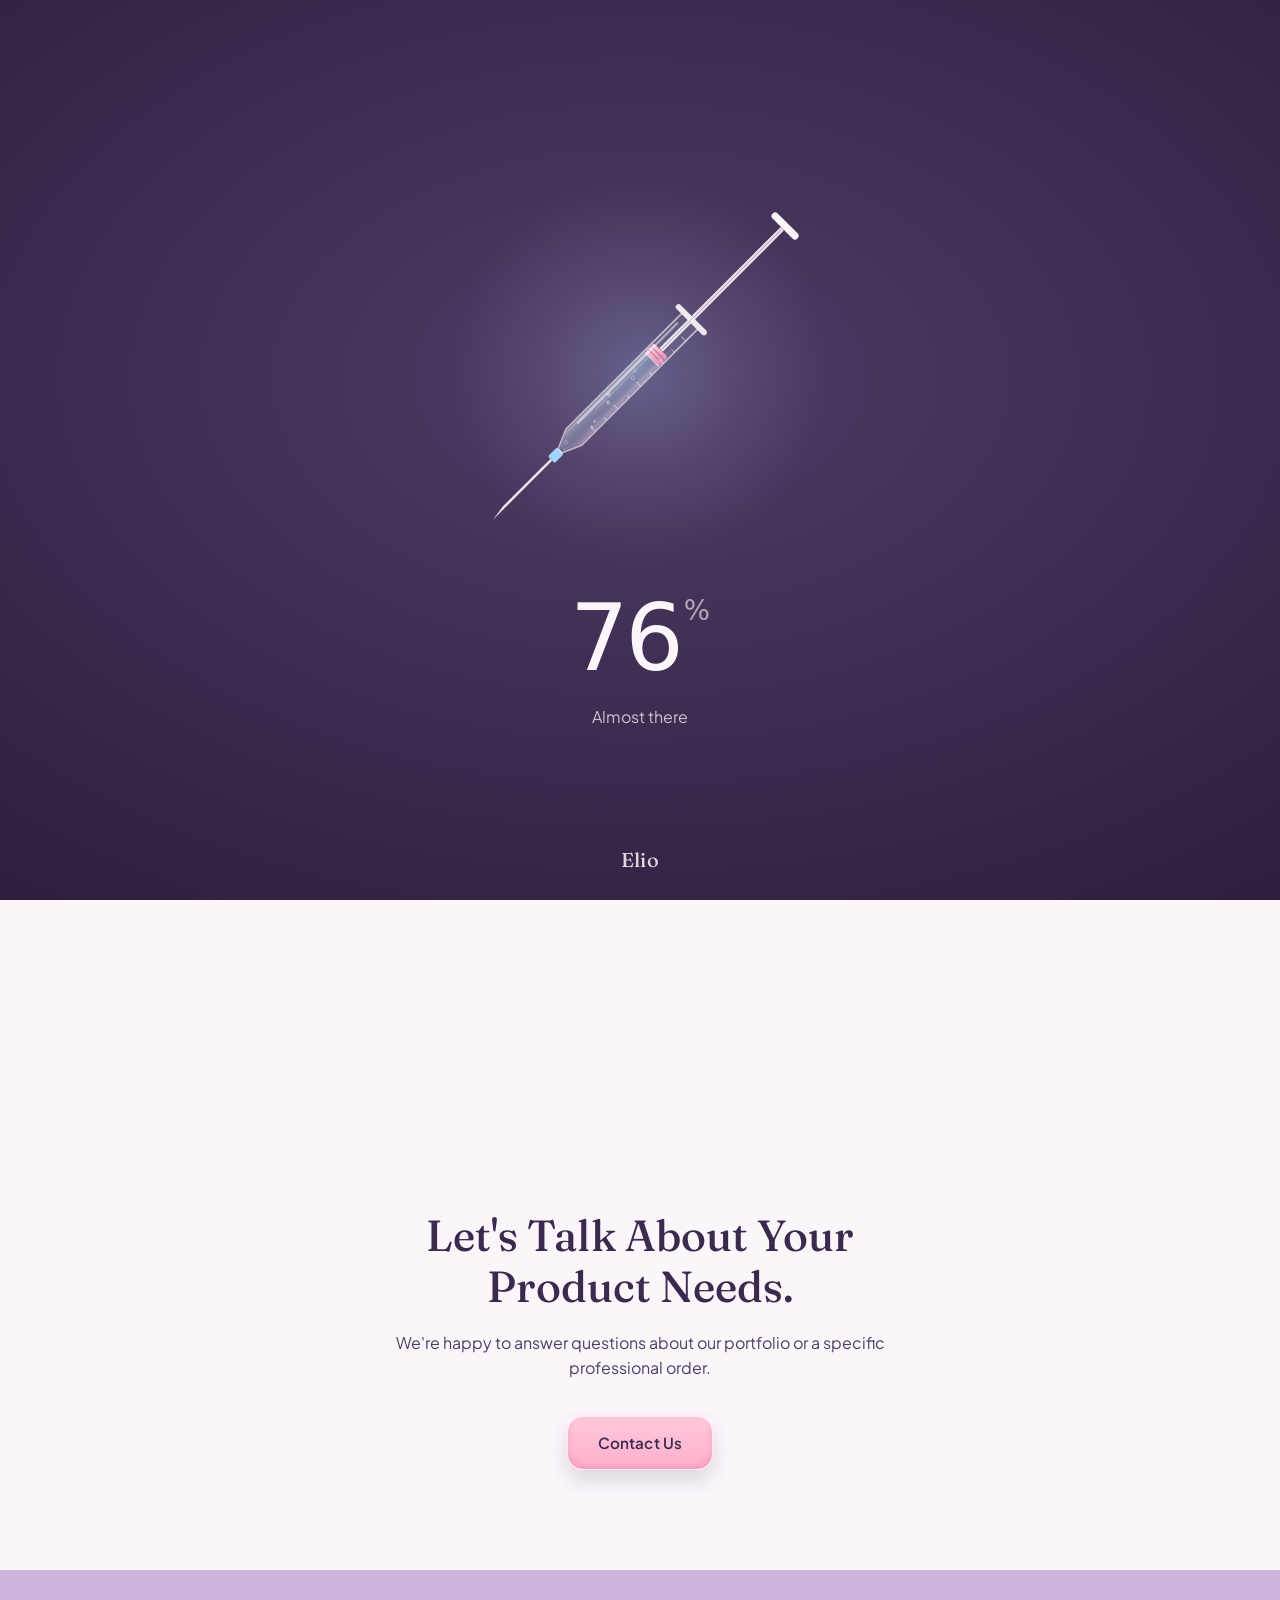
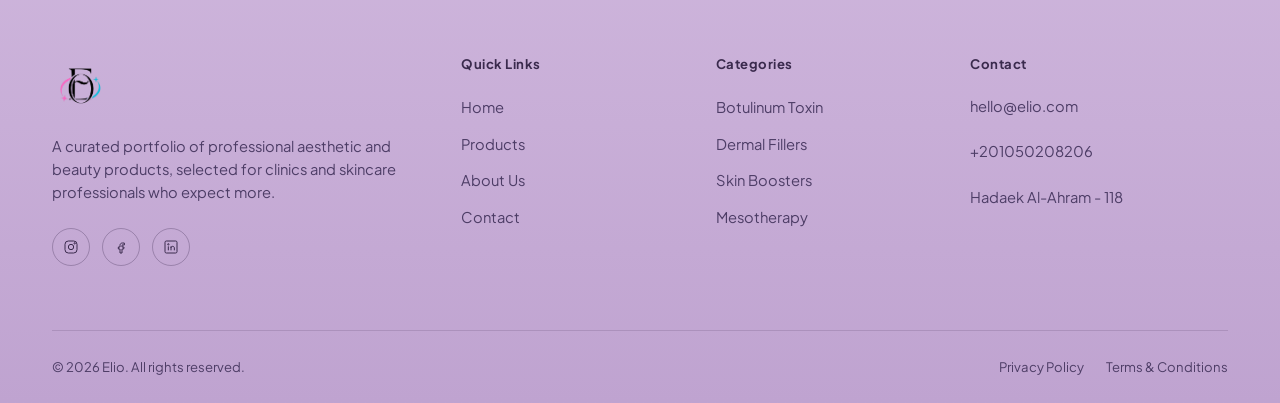
==== commit 15f5f5fc: "Add files via upload" ====
--- a/about.html
+++ b/about.html
@@ -91,8 +91,8 @@
         <span class="brand-mark brand-mark--logo footer-logo"><img src="img/logo.png" alt="Elio" class="brand-logo brand-logo--footer"></span>
         <p class="js-brand-desc"></p>
         <div class="footer-social">
-          <a href="https://www.instagram.com/elio.cosmetics" class="js-social-instagram" aria-label="Instagram"><svg viewBox="0 0 24 24" fill="none" stroke="currentColor" stroke-width="1.5"><rect x="3" y="3" width="18" height="18" rx="5"/><circle cx="12" cy="12" r="4"/><circle cx="17.5" cy="6.5" r="1"/></svg></a>
-          <a href="https://www.facebook.com/elio.cosmetic/" class="js-social-facebook" aria-label="Facebook"><svg viewBox="0 0 24 24" fill="none" stroke="currentColor" stroke-width="1.5"><path d="M14 9h3V6h-3c-2 0-3.5 1.5-3.5 3.5V12H8v3h2.5v6h3v-6H16l.5-3h-3V9.8c0-.5.3-.8.8-.8z"/></svg></a>
+          <a href="https://www.instagram.com/elioderma/" class="js-social-instagram" aria-label="Instagram"><svg viewBox="0 0 24 24" fill="none" stroke="currentColor" stroke-width="1.5"><rect x="3" y="3" width="18" height="18" rx="5"/><circle cx="12" cy="12" r="4"/><circle cx="17.5" cy="6.5" r="1"/></svg></a>
+          <a href="https://www.facebook.com/elioderma" class="js-social-facebook" aria-label="Facebook"><svg viewBox="0 0 24 24" fill="none" stroke="currentColor" stroke-width="1.5"><path d="M14 9h3V6h-3c-2 0-3.5 1.5-3.5 3.5V12H8v3h2.5v6h3v-6H16l.5-3h-3V9.8c0-.5.3-.8.8-.8z"/></svg></a>
           <a href="#" class="js-social-linkedin" aria-label="LinkedIn"><svg viewBox="0 0 24 24" fill="none" stroke="currentColor" stroke-width="1.5"><rect x="3" y="3" width="18" height="18" rx="2"/><circle cx="8" cy="8" r="1"/><path d="M8 11v6M12 11v6M12 13.5c0-1.5 1-2.5 2.5-2.5s2.5 1 2.5 2.5V17"/></svg></a>
         </div>
       </div>
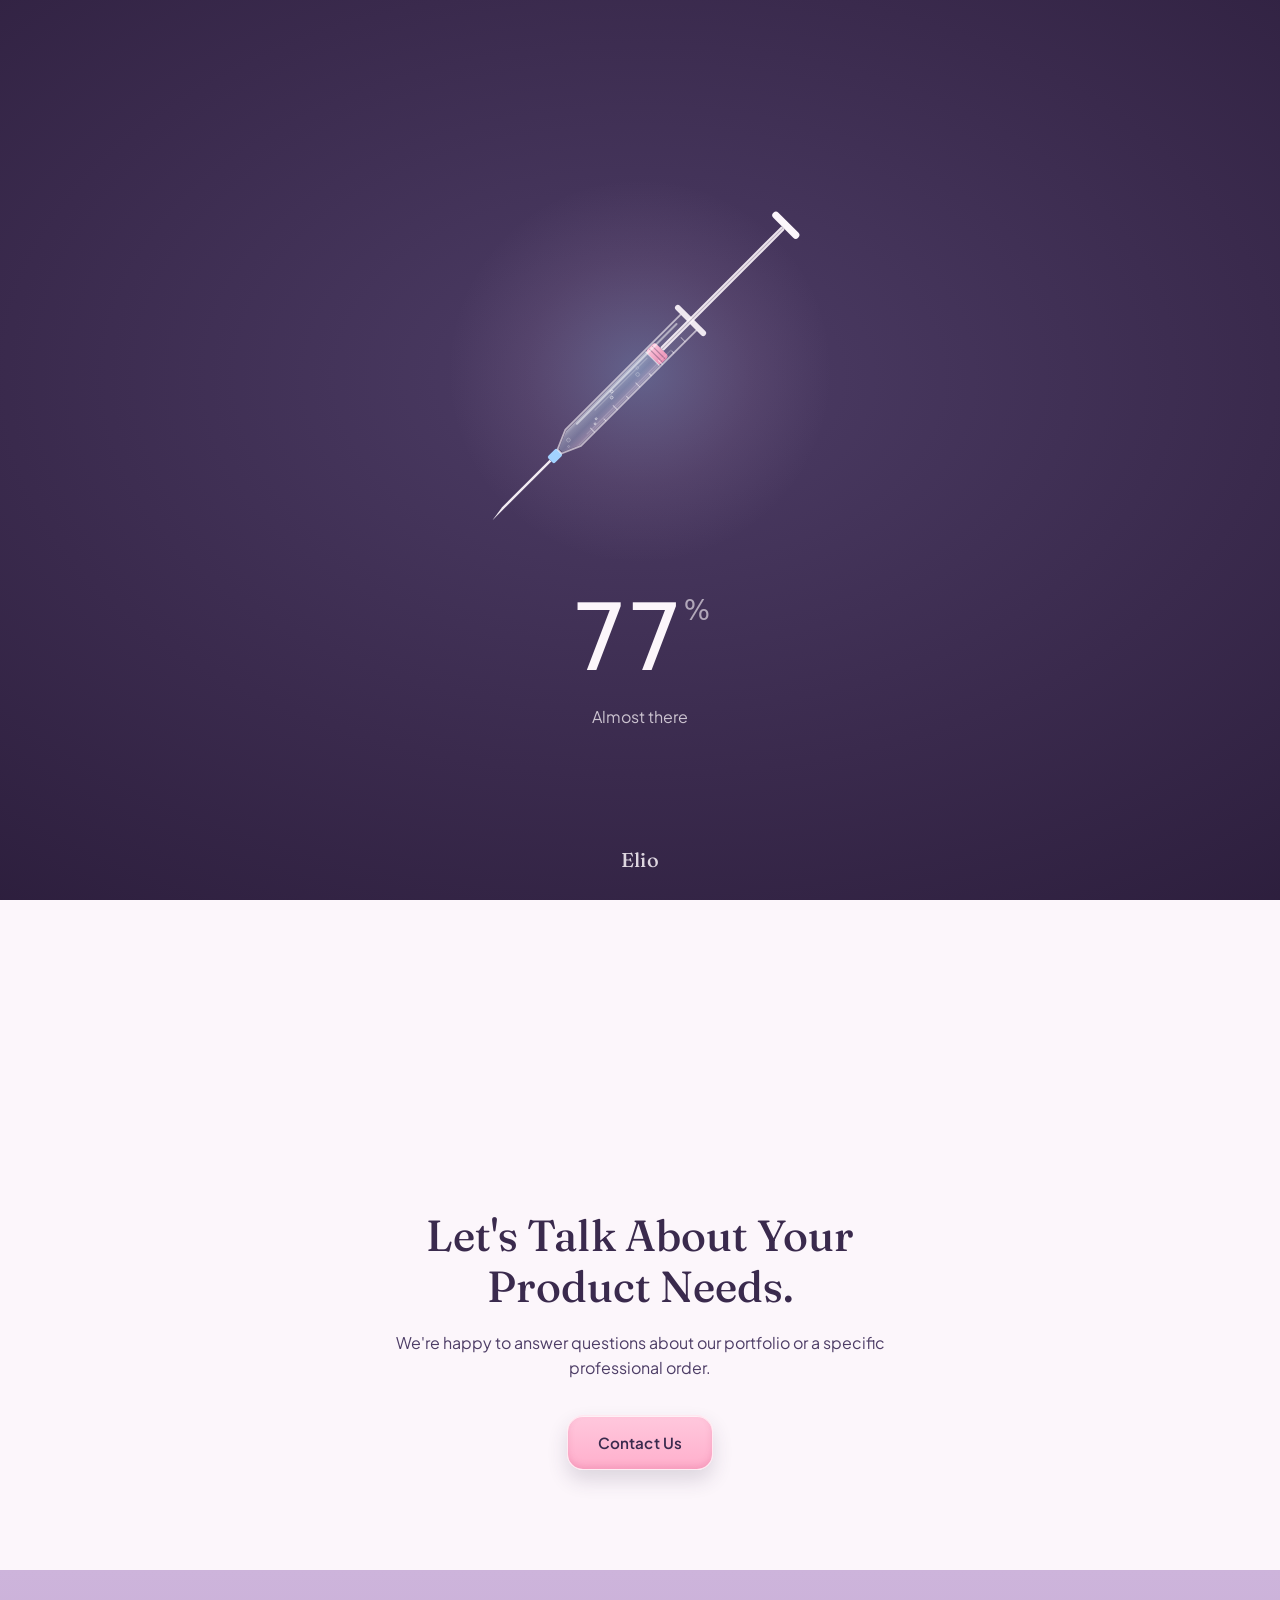
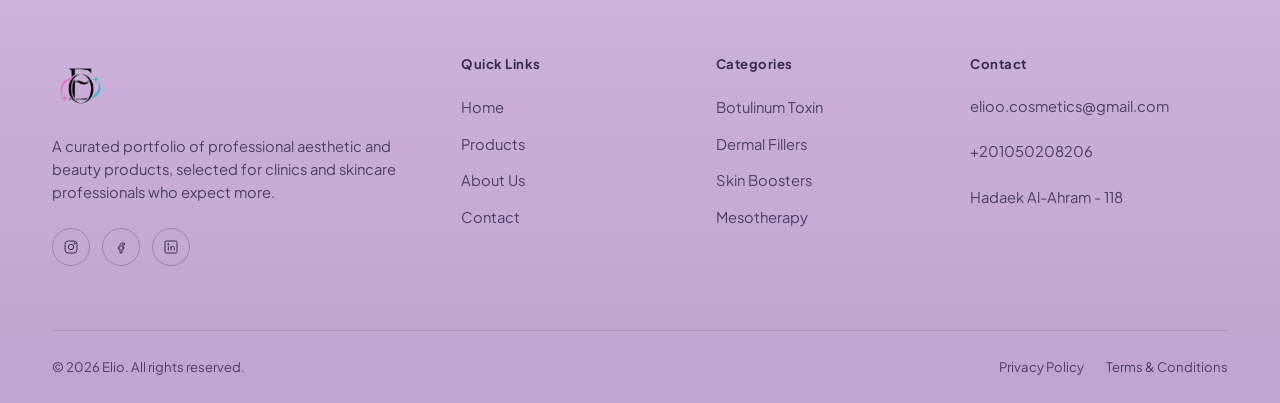
==== commit bc57ec52: "Add files via upload" ====
--- a/about.html
+++ b/about.html
@@ -2,6 +2,7 @@
 <html lang="en">
 <head>
 <meta charset="UTF-8">
+<meta name="referrer" content="no-referrer">
 <meta name="viewport" content="width=device-width, initial-scale=1.0">
 <title data-i18n="about_us_elio">About Us — Elio</title>
 <meta name="description" content="Learn about Elio's mission, values and approach to curating professional aesthetic products." data-i18n-content="learn_about_elio_s_mission_values">
@@ -13,6 +14,7 @@
 <script src="js/loader.js"></script>
 <link rel="stylesheet" href="css/style.css">
 <link rel="stylesheet" href="css/responsive.css">
+<link rel="stylesheet" href="css/shop.css">
 <link rel="stylesheet" href="css/rtl.css">
 </head>
 <body>
@@ -35,7 +37,7 @@
       <button class="icon-btn js-open-search" aria-label="Search products" data-i18n-aria-label="search_products">
         <svg viewBox="0 0 24 24" fill="none" stroke="currentColor" stroke-width="1.6"><circle cx="11" cy="11" r="7"/><line x1="21" y1="21" x2="16.65" y2="16.65"/></svg>
       </button>
-      <a href="cart.html" class="icon-btn" aria-label="View cart" data-i18n-aria-label="view_cart">
+      <a href="#cart" class="icon-btn" role="button" aria-haspopup="dialog" aria-label="View cart" data-i18n-aria-label="view_cart">
         <svg viewBox="0 0 24 24" fill="none" stroke="currentColor" stroke-width="1.6"><circle cx="9" cy="21" r="1.3"/><circle cx="18" cy="21" r="1.3"/><path d="M2.5 3h2.4l2.3 12.4a2 2 0 002 1.6h8.6a2 2 0 002-1.6L21 7H6"/></svg>
         <span class="cart-count js-cart-count">0</span>
       </a>
@@ -151,6 +153,7 @@
 <script src="js/products.js"></script>
 <script src="js/products-ar.js"></script>
 <script src="js/app.js"></script>
+<script src="js/shop-ui.js"></script>
 <script src="js/search.js"></script>
 </body>
 </html>
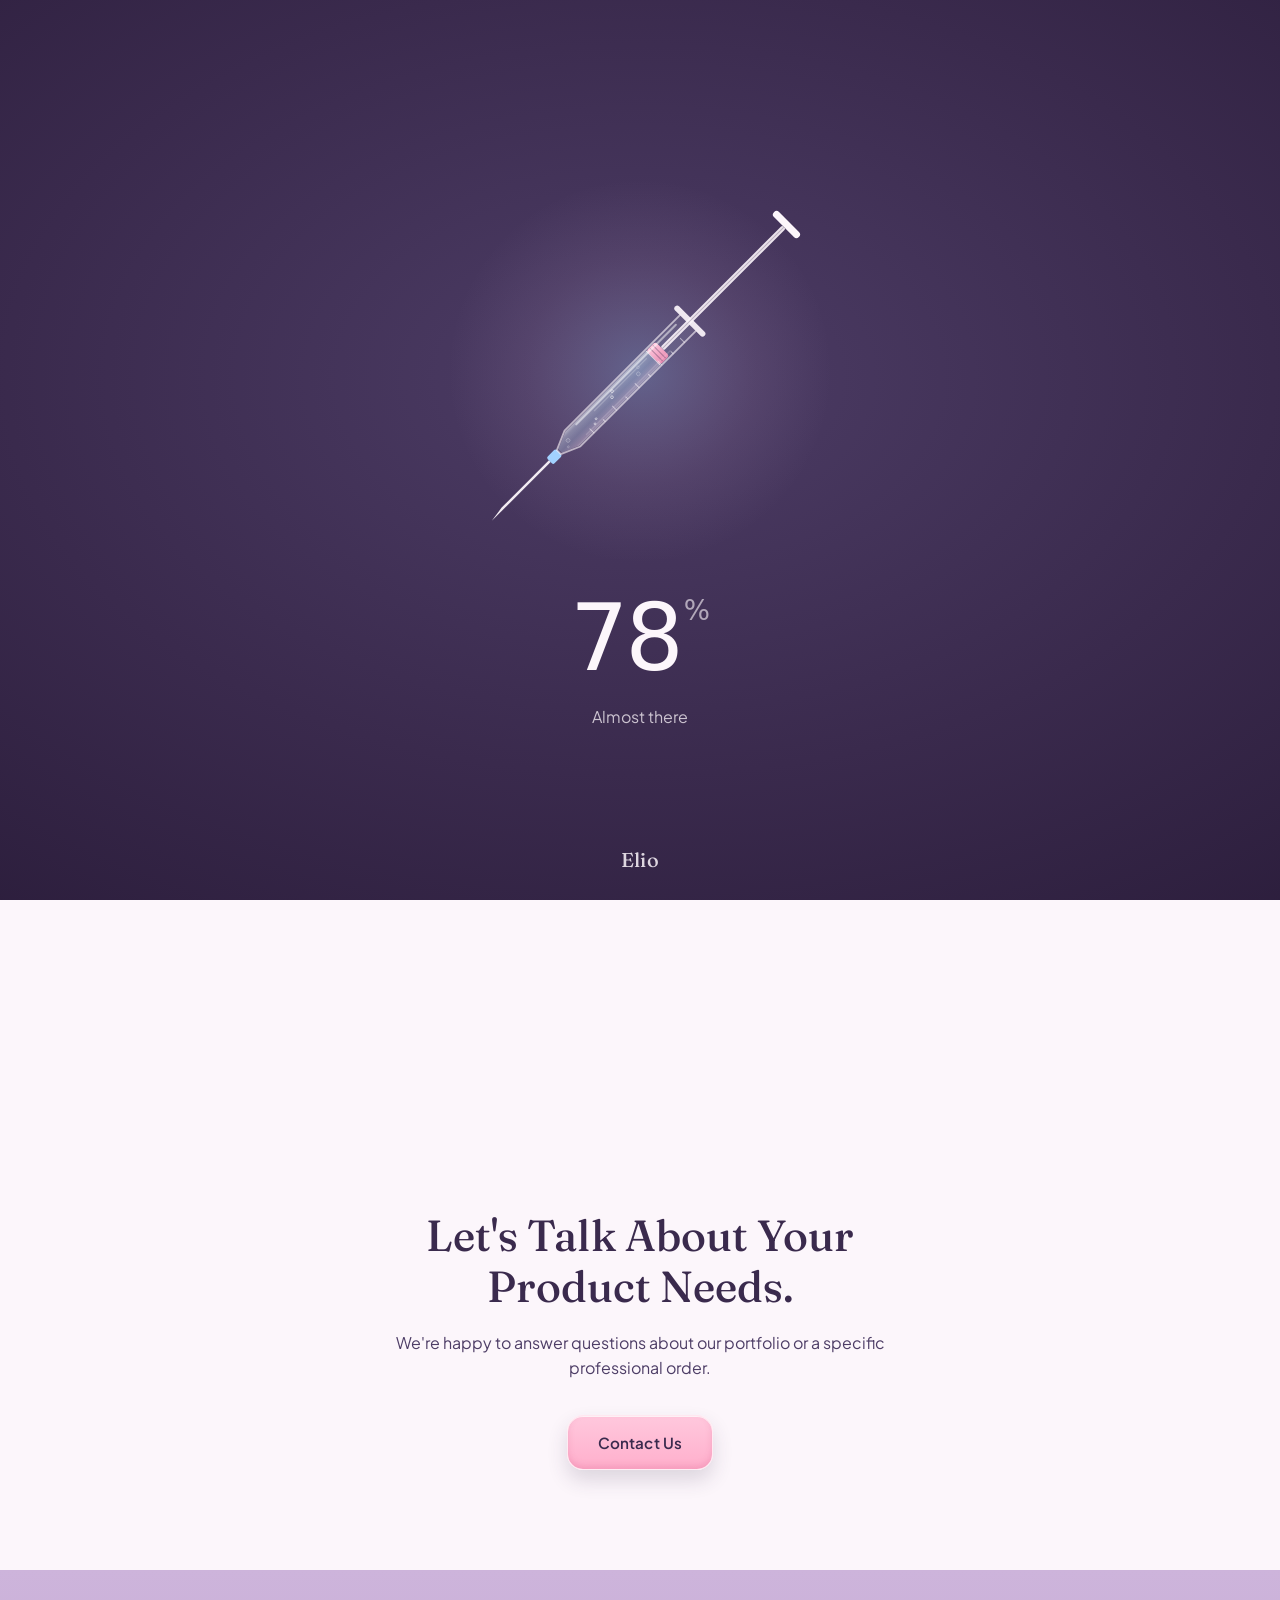
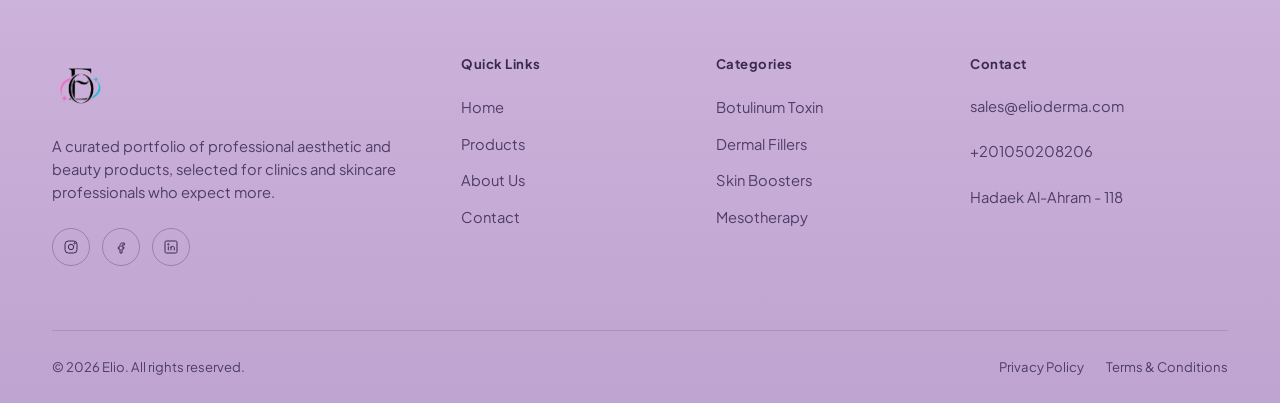
==== commit f29e365f: "Add files via upload" ====
--- a/about.html
+++ b/about.html
@@ -152,6 +152,8 @@
 <script src="js/prices.js"></script>
 <script src="js/products.js"></script>
 <script src="js/products-ar.js"></script>
+<script src="js/firebase-config.js"></script>
+<script src="js/live-data.js"></script>
 <script src="js/app.js"></script>
 <script src="js/shop-ui.js"></script>
 <script src="js/search.js"></script>
--- a/css/shop.css
+++ b/css/shop.css
@@ -0,0 +1,261 @@
+/* =========================================================================
+   SHOP.CSS — Products page (elio-store layout, site palette)
+
+   Used only by products.html together with js/shop.js. Every class starts
+   with "es-" so nothing here can clash with the rest of the site.
+   Colours / fonts / radii all come from the tokens in style.css, so a
+   palette change there flows through. Logical properties (inline-start /
+   inline-end) make the whole thing work in Arabic (RTL) with no extra rules,
+   except the cart drawer which slides in from the opposite side.
+   ========================================================================= */
+
+.es-shop { padding: 48px 0 96px; }
+
+/* ---------- top bar: search · count · sort · filters button ---------- */
+.es-bar {
+  display: flex; flex-wrap: wrap; align-items: center; justify-content: space-between;
+  gap: 14px; margin-bottom: 24px;
+}
+.es-search { position: relative; flex: 1 1 280px; max-width: 420px; }
+.es-search svg {
+  position: absolute; inset-inline-start: 15px; top: 50%; transform: translateY(-50%);
+  width: 18px; height: 18px; color: var(--charcoal-soft); pointer-events: none;
+}
+.es-search input {
+  width: 100%; padding: 11px 18px; padding-inline-start: 44px;
+  border: 1px solid var(--taupe-line); border-radius: 999px;
+  background: var(--white); color: var(--charcoal); font: inherit; font-size: .95rem;
+}
+.es-tools { display: flex; align-items: center; gap: 14px; flex-wrap: wrap; }
+.es-count { color: var(--charcoal-soft); font-size: .92rem; }
+.es-sort { display: flex; align-items: center; gap: 8px; font-size: .9rem; color: var(--charcoal-soft); }
+
+.es-shop select,
+.es-shop input[type="number"] {
+  padding: 9px 12px; border: 1px solid var(--taupe-line); border-radius: 10px;
+  background: var(--white); color: var(--charcoal); font: inherit; font-size: .9rem;
+}
+.es-shop select:focus-visible,
+.es-shop input:focus-visible,
+.es-btn:focus-visible, .es-add:focus-visible, .es-thumb:focus-visible, .es-name:focus-visible,
+.es-drawer button:focus-visible, .es-modal button:focus-visible {
+  outline: 2px solid var(--accent-dark); outline-offset: 2px;
+}
+
+/* ---------- small pill buttons ---------- */
+.es-btn {
+  display: inline-flex; align-items: center; justify-content: center;
+  padding: 11px 24px; border-radius: 999px; border: 1px solid transparent;
+  font-weight: 600; font-size: .92rem; transition: background .2s var(--ease), color .2s var(--ease);
+}
+.es-btn--ghost { background: transparent; border-color: var(--accent); color: var(--accent-dark); }
+.es-btn--ghost:hover { background: var(--accent); color: var(--charcoal); }
+.es-btn--small { padding: 8px 16px; font-size: .88rem; }
+.es-filter-toggle { display: none; }
+
+/* ---------- layout ---------- */
+.es-layout { display: grid; grid-template-columns: 250px 1fr; gap: 32px; align-items: start; }
+
+.es-filters {
+  background: var(--white); border: 1px solid var(--taupe-line); border-radius: var(--radius-card);
+  padding: 20px; position: sticky; top: calc(var(--header-h) + 16px);
+  max-height: calc(100vh - var(--header-h) - 32px); overflow: auto;
+}
+.es-fblock { margin-bottom: 20px; }
+.es-fblock h3 { font-family: var(--font-display); font-size: 1.1rem; font-weight: 560; margin-bottom: 8px; }
+.es-check { display: flex; align-items: center; gap: 8px; padding: 4px 0; font-size: .9rem; cursor: pointer; }
+.es-check input { accent-color: var(--accent-dark); flex: none; }
+.es-check .es-c { margin-inline-start: auto; color: var(--charcoal-soft); font-size: .78rem; }
+.es-pricerow { display: flex; align-items: center; gap: 8px; }
+.es-pricerow input { width: 100%; min-width: 0; }
+.es-brands { max-height: 220px; overflow: auto; }
+
+/* ---------- product grid + cards ---------- */
+.es-grid { display: grid; grid-template-columns: repeat(auto-fill, minmax(220px, 1fr)); gap: 18px; }
+
+.es-card {
+  background: var(--white); border: 1px solid var(--taupe-line); border-radius: var(--radius-card);
+  overflow: hidden; display: flex; flex-direction: column;
+  transition: box-shadow .2s var(--ease), transform .2s var(--ease);
+}
+.es-card:hover { box-shadow: 0 14px 30px rgba(58, 42, 77, .12); transform: translateY(-2px); }
+
+.es-thumb {
+  position: relative; display: block; width: 100%; aspect-ratio: 1 / 1; padding: 0; border: 0;
+  border-bottom: 1px solid var(--taupe-line); background: var(--white); cursor: pointer; overflow: hidden;
+}
+.es-thumb > img { width: 100%; height: 100%; object-fit: contain; }
+
+.es-tagrow {
+  position: absolute; top: 10px; inset-inline: 10px; display: flex; flex-wrap: wrap; gap: 4px;
+  pointer-events: none;
+}
+.es-tag {
+  font-size: .68rem; font-weight: 700; text-transform: uppercase; letter-spacing: .06em;
+  background: var(--charcoal); color: var(--white); padding: 3px 10px; border-radius: 999px;
+}
+.es-tag--best { background: var(--accent); color: var(--charcoal); }
+
+.es-body { padding: 14px 16px 16px; display: flex; flex-direction: column; gap: 4px; flex: 1; }
+.es-brand { font-size: .72rem; font-weight: 600; letter-spacing: .1em; text-transform: uppercase; color: var(--accent-dark); }
+.es-name {
+  background: none; border: 0; padding: 0; text-align: start; cursor: pointer;
+  font: inherit; font-weight: 600; font-size: .95rem; line-height: 1.35; color: var(--charcoal);
+}
+.es-name:hover { color: var(--accent-dark); }
+.es-sub { font-size: .8rem; color: var(--charcoal-soft); }
+.es-priceline {
+  margin-top: auto; padding-top: 12px; display: flex; flex-wrap: wrap;
+  justify-content: space-between; align-items: center; gap: 8px;
+}
+.es-price { font-weight: 700; color: var(--accent-dark); }
+.es-price--request { font-weight: 500; font-style: italic; color: var(--charcoal-soft); }
+.es-add {
+  background: var(--charcoal); color: var(--white); border: 0; border-radius: 999px;
+  padding: 9px 16px; font-size: .82rem; font-weight: 600; transition: background .2s var(--ease);
+}
+.es-add:hover { background: var(--accent-dark); }
+
+.es-empty { text-align: center; color: var(--charcoal-soft); padding: 56px 0; }
+.es-empty__title { font-family: var(--font-display); font-size: 1.3rem; color: var(--charcoal); margin-bottom: 6px; }
+.es-more { text-align: center; margin: 32px 0 0; }
+
+/* image failed to load -> neutral vial icon instead of a broken-image glyph */
+.es-media.is-broken > img { display: none; }
+.es-media.is-broken {
+  background: var(--white) center 42% / 34% no-repeat
+    url("data:image/svg+xml,%3Csvg xmlns='http://www.w3.org/2000/svg' viewBox='0 0 24 24' fill='none' stroke='%23b9a8c8' stroke-width='1.1' stroke-linecap='round' stroke-linejoin='round'%3E%3Cpath d='M9 3h6M10 3v4l-3 4v8a2 2 0 002 2h6a2 2 0 002-2v-8l-3-4V3'/%3E%3Cpath d='M7 14h10'/%3E%3C/svg%3E");
+}
+
+/* ---------- discount progress (cart drawer) ---------- */
+.es-prog { margin-bottom: 14px; padding: 12px 14px; border-radius: 12px; background: var(--accent-tint); }
+.es-prog__msg { margin: 0 0 8px; font-size: .86rem; font-weight: 600; color: var(--charcoal); }
+.es-prog__bar { height: 8px; border-radius: 999px; background: var(--white); overflow: hidden; }
+.es-prog__bar span { display: block; height: 100%; border-radius: inherit; background: var(--accent-dark); transition: width .35s var(--ease); }
+.es-prog.is-done .es-prog__msg { color: var(--accent-dark); }
+
+/* ---------- share row (product pop-up) ---------- */
+.es-share { display: flex; flex-wrap: wrap; align-items: center; gap: 8px; margin-top: 16px; padding-top: 14px; border-top: 1px solid var(--taupe-line); font-size: .85rem; color: var(--charcoal-soft); }
+.es-sharebtn {
+  display: inline-flex; align-items: center; padding: 6px 14px; border-radius: 999px;
+  border: 1px solid var(--taupe-line); background: var(--white); color: var(--charcoal);
+  font: inherit; font-size: .82rem; font-weight: 600; cursor: pointer;
+}
+.es-sharebtn:hover { border-color: var(--accent-dark); color: var(--accent-dark); }
+.es-sharebtn:focus-visible { outline: 2px solid var(--accent-dark); outline-offset: 2px; }
+
+/* ---------- checkout details form (inside the cart drawer) ---------- */
+.es-note--top { margin: 12px 0 14px; }
+.es-field { margin-bottom: 14px; }
+.es-field label { display: block; font-size: .85rem; font-weight: 600; margin-bottom: 5px; color: var(--charcoal); }
+.es-req { color: var(--accent-dark); }
+.es-opt { font-weight: 400; color: var(--charcoal-soft); }
+.es-field input, .es-field textarea {
+  width: 100%; padding: 10px 14px; border: 1px solid var(--taupe-line); border-radius: 12px;
+  background: var(--white); color: var(--charcoal); font: inherit; font-size: .95rem; resize: vertical;
+}
+.es-field input:focus-visible, .es-field textarea:focus-visible { outline: 2px solid var(--accent-dark); outline-offset: 1px; }
+.es-field [aria-invalid="true"] { border-color: var(--error, #B3261E); }
+.es-field input[type="tel"], .es-field input[type="email"] { direction: ltr; text-align: start; }
+[dir="rtl"] .es-field input[type="tel"], [dir="rtl"] .es-field input[type="email"] { text-align: right; }
+.es-err { margin: 5px 0 0; font-size: .8rem; color: var(--error, #B3261E); }
+
+/* ---------- overlay · cart drawer · product modal · toast ---------- */
+.es-overlay { position: fixed; inset: 0; background: rgba(58, 42, 77, .45); z-index: 900; }
+.es-shop [hidden], .es-drawer [hidden], .es-overlay[hidden], .es-modal[hidden] { display: none !important; }
+
+.es-drawer {
+  position: fixed; top: 0; bottom: 0; inset-inline-end: 0; width: min(420px, 100%);
+  background: var(--white); z-index: 910; display: flex; flex-direction: column;
+  transform: translateX(100%); visibility: hidden;
+  transition: transform .28s var(--ease), visibility 0s linear .28s;
+  box-shadow: -8px 0 30px rgba(58, 42, 77, .16);
+}
+[dir="rtl"] .es-drawer { transform: translateX(-100%); box-shadow: 8px 0 30px rgba(58, 42, 77, .16); }
+.es-drawer.is-open, [dir="rtl"] .es-drawer.is-open { transform: none; visibility: visible; transition-delay: 0s; }
+
+.es-drawer__head { display: flex; justify-content: space-between; align-items: center; padding: 16px 20px; border-bottom: 1px solid var(--taupe-line); }
+.es-drawer__head h2 { font-family: var(--font-display); font-weight: 560; font-size: 1.5rem; }
+.es-x {
+  background: none; border: 0; width: 36px; height: 36px; border-radius: 50%;
+  font-size: 1.5rem; line-height: 1; color: var(--charcoal);
+}
+.es-x:hover { background: var(--accent-tint); }
+.es-drawer__body { flex: 1; overflow: auto; padding: 8px 20px; }
+.es-drawer__foot { padding: 16px 20px 20px; border-top: 1px solid var(--taupe-line); }
+.es-cart-empty { text-align: center; color: var(--charcoal-soft); padding: 56px 0; }
+
+.es-line { display: grid; grid-template-columns: 60px 1fr auto; gap: 12px; align-items: center; padding: 14px 0; border-bottom: 1px solid var(--taupe-line); }
+.es-line__img { width: 60px; height: 60px; border: 1px solid var(--taupe-line); border-radius: 10px; background: var(--white); overflow: hidden; }
+.es-line__img img { width: 100%; height: 100%; object-fit: contain; }
+.es-line__name { font-size: .88rem; font-weight: 600; line-height: 1.3; }
+.es-line__unit { font-size: .82rem; color: var(--charcoal-soft); }
+.es-line__end { text-align: end; }
+.es-rm { background: none; border: 0; padding: 0; margin-top: 6px; font-size: .78rem; color: var(--charcoal-soft); text-decoration: underline; cursor: pointer; }
+.es-rm:hover { color: var(--accent-dark); }
+
+.es-qty { display: inline-flex; align-items: center; border: 1px solid var(--taupe-line); border-radius: 999px; margin-top: 6px; }
+.es-qty button { background: none; border: 0; width: 30px; height: 30px; font-size: 1.05rem; color: var(--charcoal); }
+.es-qty button:hover { color: var(--accent-dark); }
+.es-qty span { min-width: 26px; text-align: center; font-size: .9rem; font-variant-numeric: tabular-nums; }
+
+.es-totalrow { display: flex; justify-content: space-between; gap: 12px; margin-bottom: 10px; font-size: 1.05rem; }
+.es-totalrow--sub { font-size: .92rem; color: var(--charcoal-soft); }
+.es-note { font-size: .8rem; color: var(--charcoal-soft); margin: 0 0 12px; }
+.es-linkbtn { display: block; width: 100%; margin-top: 12px; background: none; border: 0; color: var(--charcoal-soft); font-size: .88rem; text-decoration: underline; text-align: center; cursor: pointer; }
+.es-linkbtn:hover { color: var(--accent-dark); }
+
+.es-modal { position: fixed; inset: 0; z-index: 920; display: grid; place-items: center; padding: 16px; background: rgba(58, 42, 77, .5); }
+.es-modal__card {
+  position: relative; background: var(--white); border-radius: var(--radius-card);
+  width: 100%; max-width: 900px; max-height: 92vh; overflow: auto;
+  display: grid; grid-template-columns: 1fr 1fr;
+}
+.es-modal__x { position: absolute; top: 12px; inset-inline-end: 12px; z-index: 2; background: var(--white); box-shadow: 0 2px 8px rgba(58, 42, 77, .18); }
+.es-modal__media { background: var(--white); border-inline-end: 1px solid var(--taupe-line); padding: 24px; display: flex; flex-direction: column; justify-content: center; gap: 14px; min-height: 320px; }
+.es-modal__media > img { width: 100%; max-height: 420px; object-fit: contain; }
+.es-thumbs { display: flex; gap: 8px; flex-wrap: wrap; justify-content: center; }
+.es-thumbsm { width: 56px; height: 56px; padding: 2px; border: 1px solid var(--taupe-line); border-radius: 10px; background: var(--white); cursor: pointer; }
+.es-thumbsm.is-active { border-color: var(--accent-dark); }
+.es-thumbsm img { width: 100%; height: 100%; object-fit: contain; }
+
+.es-modal__info { padding: 32px 28px; }
+.es-modal__info h2 { font-family: var(--font-display); font-weight: 560; font-size: 1.7rem; line-height: 1.25; margin: 6px 0 6px; }
+.es-modal__price { font-size: 1.4rem; font-weight: 700; color: var(--accent-dark); margin: 12px 0; }
+.es-modal__price--request { font-size: 1.05rem; font-weight: 500; font-style: italic; color: var(--charcoal-soft); }
+.es-desc { color: var(--charcoal-soft); font-size: .94rem; }
+.es-tags { display: flex; flex-wrap: wrap; gap: 6px; margin: 14px 0; }
+.es-tags span { font-size: .75rem; color: var(--charcoal-soft); background: var(--ivory); border: 1px solid var(--taupe-line); border-radius: 999px; padding: 3px 11px; }
+.es-pro { font-size: .8rem; color: var(--charcoal-soft); margin: 4px 0 0; }
+.es-buy { display: flex; align-items: center; gap: 14px; flex-wrap: wrap; margin-top: 18px; }
+.es-buy .es-qty { margin-top: 0; }
+.es-info-link { display: inline-block; margin-top: 16px; font-size: .88rem; color: var(--accent-dark); text-decoration: underline; }
+
+.es-toast {
+  position: fixed; bottom: 24px; left: 50%; transform: translate(-50%, 20px);
+  background: var(--charcoal); color: var(--white); padding: 10px 22px; border-radius: 999px;
+  font-size: .9rem; opacity: 0; pointer-events: none; transition: opacity .25s, transform .25s; z-index: 930;
+}
+.es-toast.is-show { opacity: 1; transform: translate(-50%, 0); }
+
+/* ---------- responsive ---------- */
+@media (max-width: 860px) {
+  .es-shop { padding: 32px 0 72px; }
+  .es-layout { grid-template-columns: 1fr; }
+  .es-filter-toggle { display: inline-flex; }
+  .es-filters { display: none; position: static; max-height: none; }
+  .es-filters.is-open { display: block; }
+  .es-search { max-width: none; flex-basis: 100%; }
+  .es-grid { grid-template-columns: repeat(2, 1fr); gap: 12px; }
+  .es-modal__card { grid-template-columns: 1fr; }
+  .es-modal__media { border-inline-end: 0; border-bottom: 1px solid var(--taupe-line); min-height: 220px; }
+  .es-modal__info { padding: 22px 20px 26px; }
+}
+@media (max-width: 420px) {
+  .es-add { padding: 8px 12px; }
+  .es-body { padding: 12px; }
+}
+@media (prefers-reduced-motion: reduce) {
+  .es-card, .es-drawer, .es-toast, .es-prog__bar span { transition: none; }
+  .es-card:hover { transform: none; }
+}
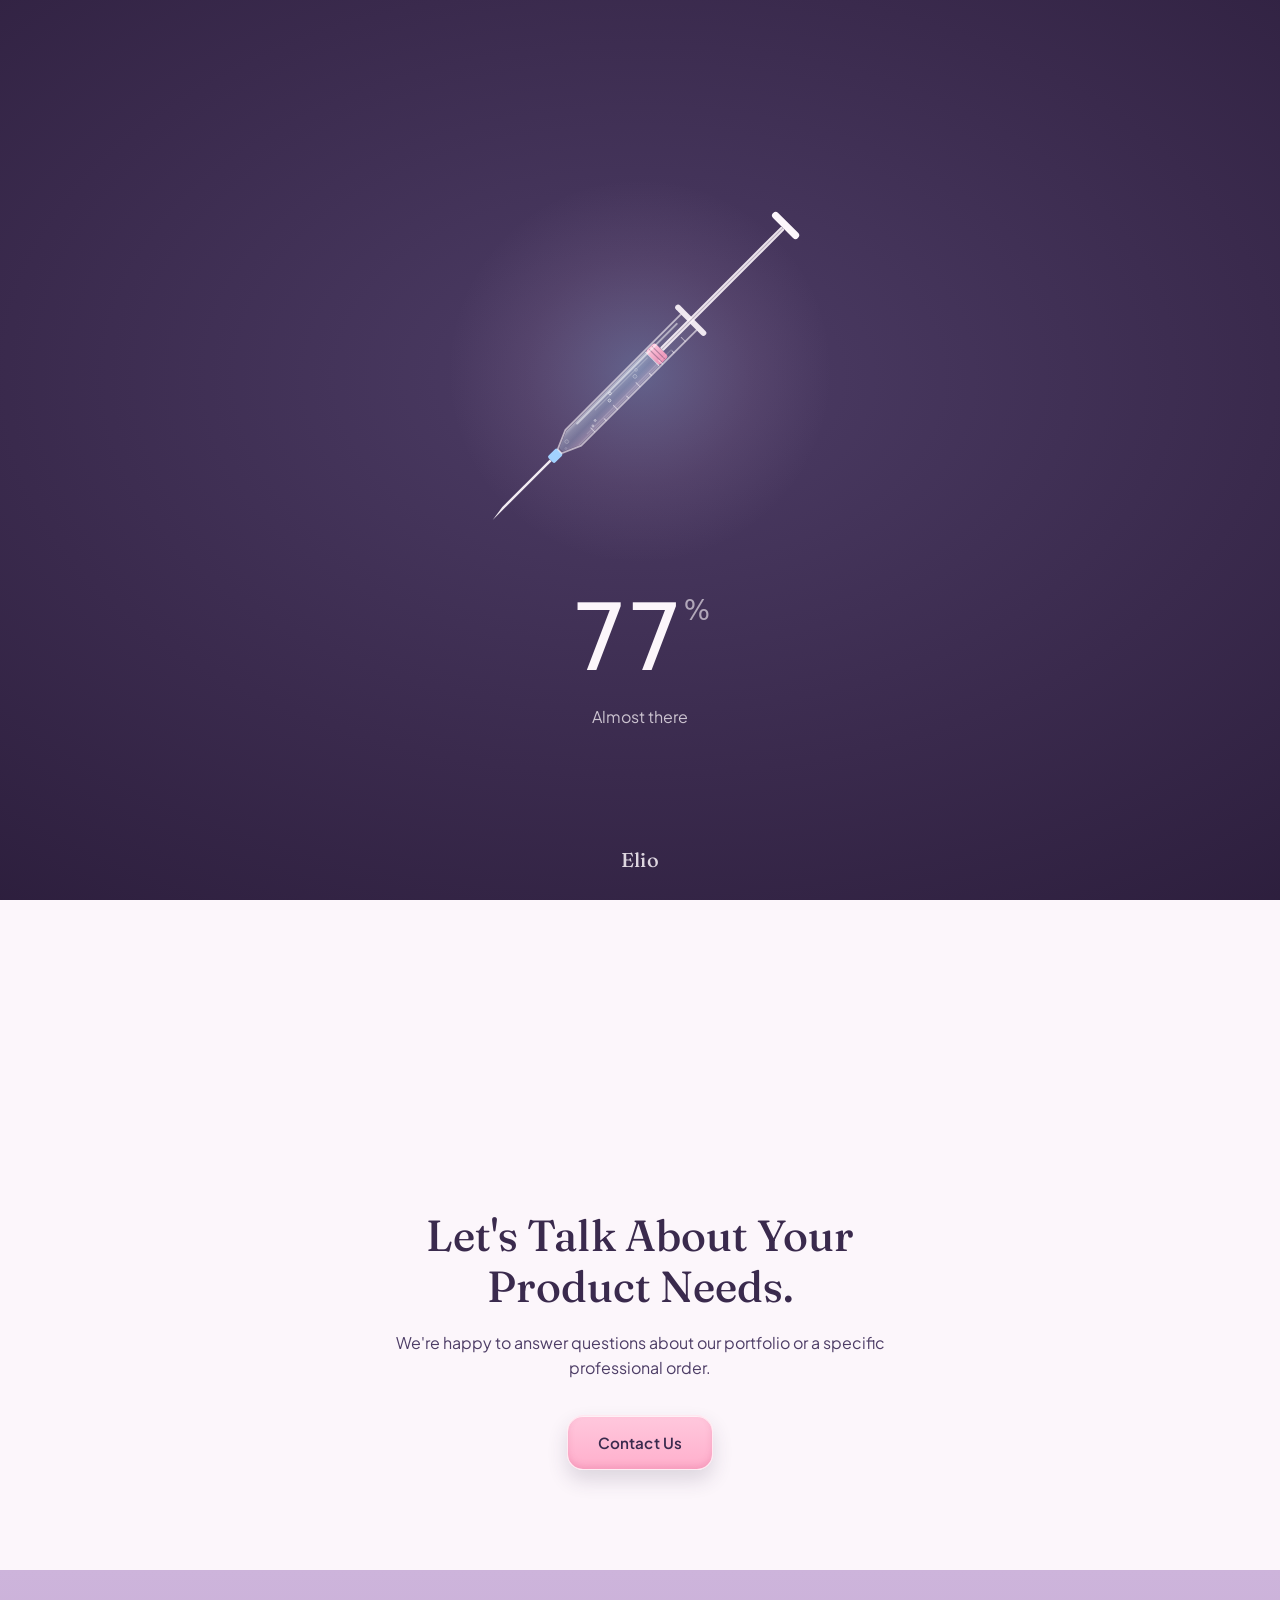
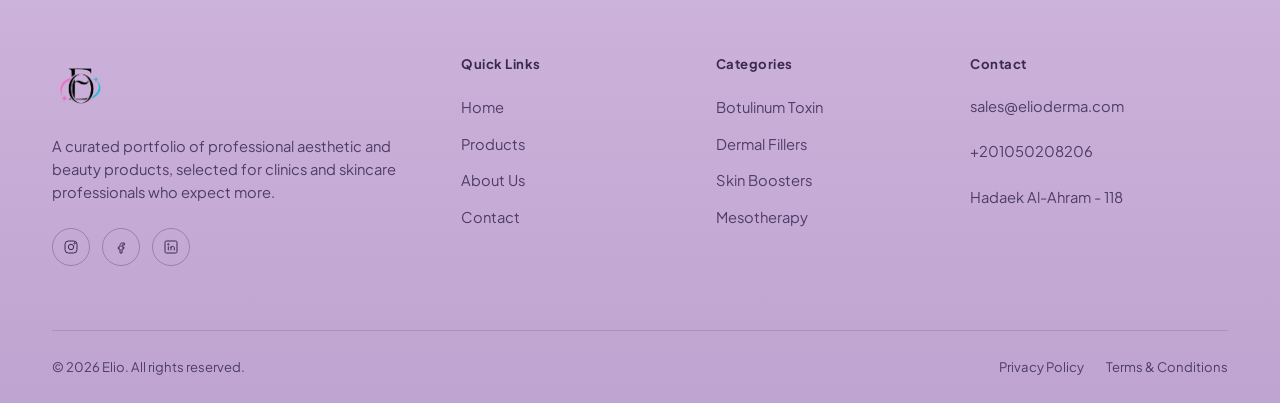
==== commit 4054052c: "Add files via upload" ====
--- a/about.html
+++ b/about.html
@@ -80,9 +80,11 @@
 <!-- ============================= CONTACT CTA ============================= -->
 <section class="contact-cta">
   <div class="container">
+    <div class="contact-cta__card">
     <h2 data-i18n="let_s_talk_about_your_product">Let's Talk About Your Product Needs.</h2>
     <p data-i18n="we_re_happy_to_answer_questions">We're happy to answer questions about our portfolio or a specific professional order.</p>
     <a href="contact.html" class="btn btn--primary" data-i18n="contact_us">Contact Us</a>
+  </div>
   </div>
 </section>
 
